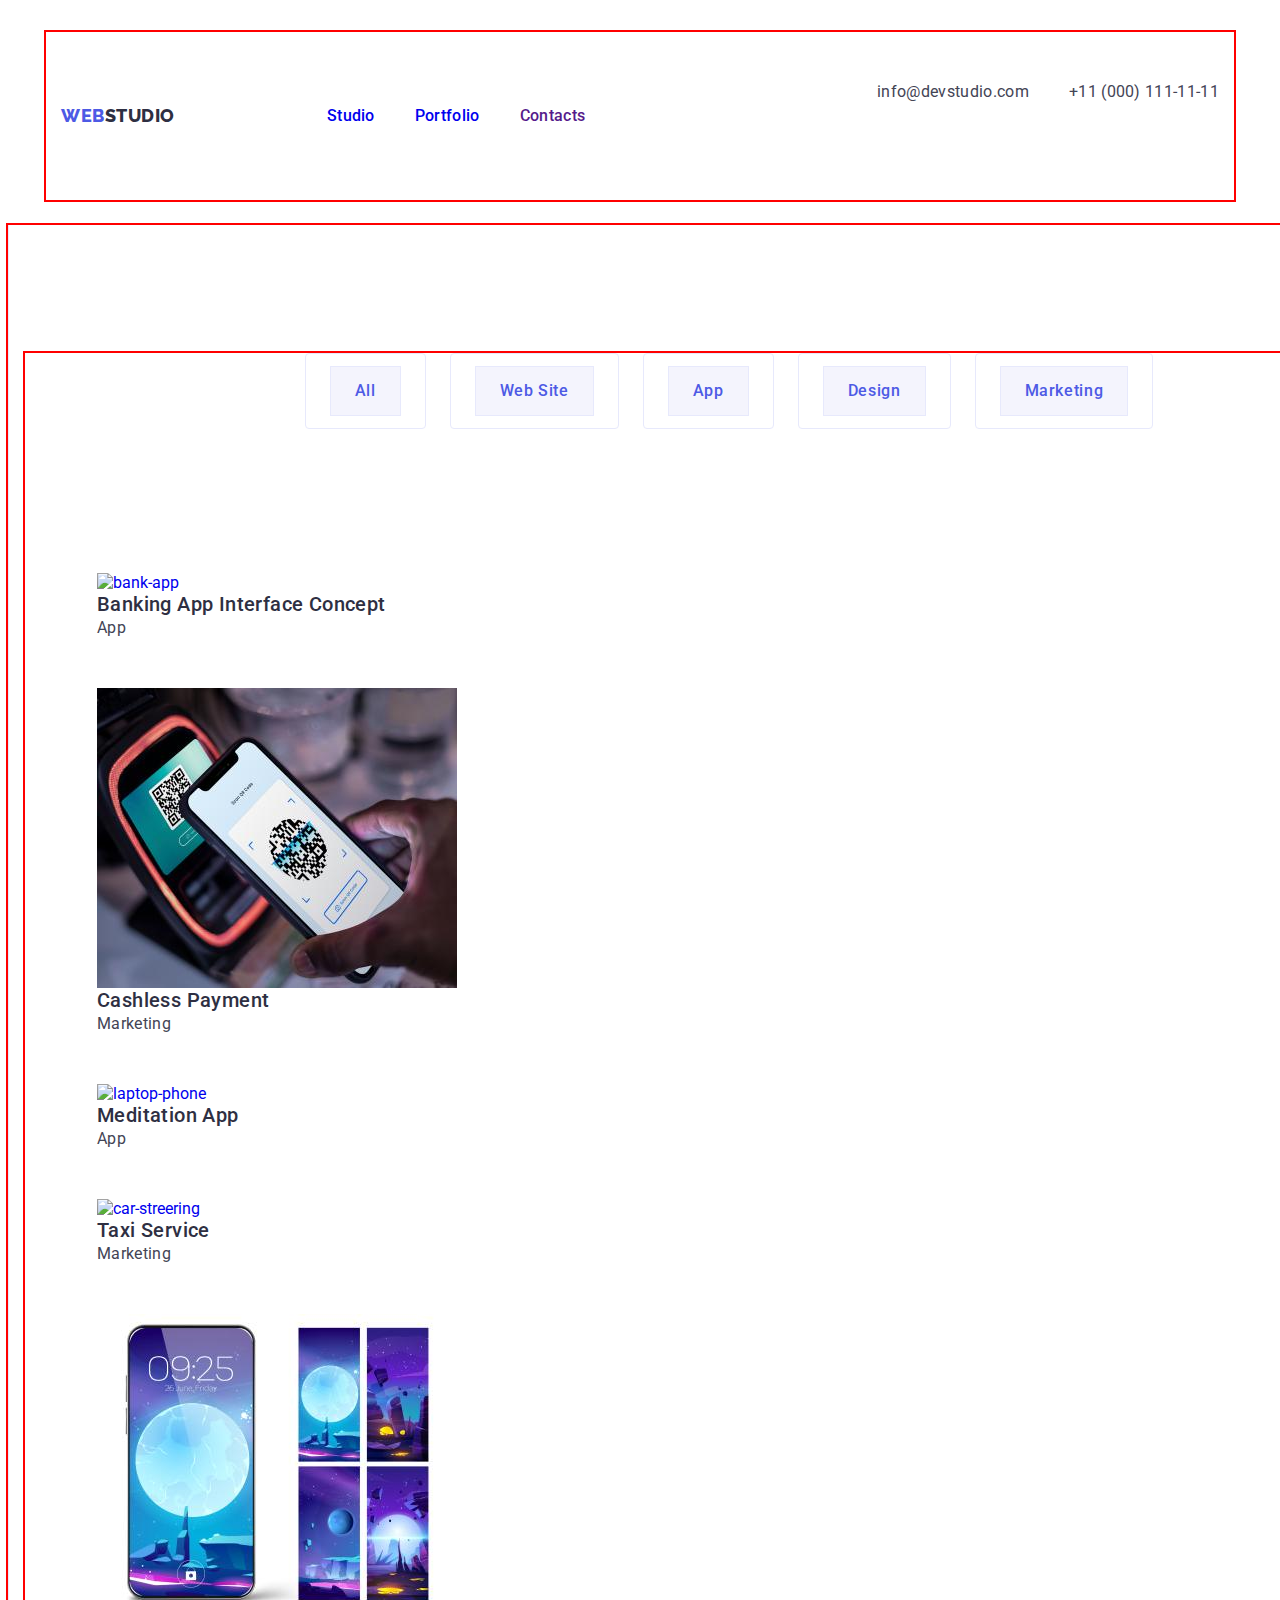
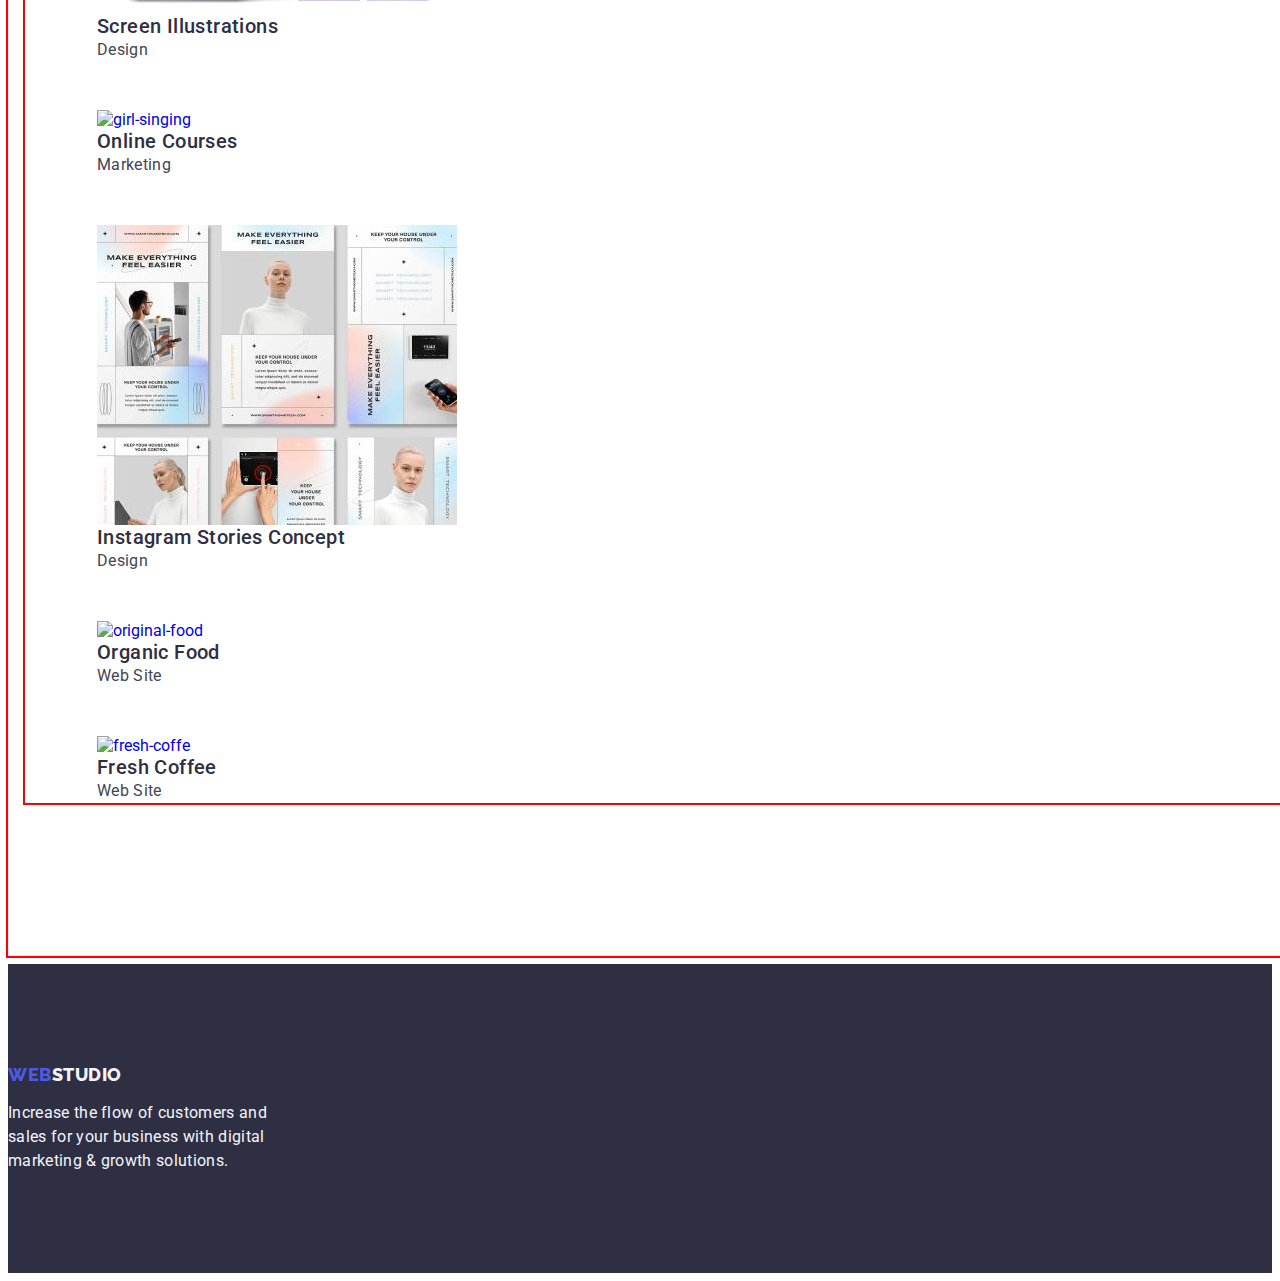
==== portfolio.html @ 11876c2a "HOMEWORK 3" ====
<!DOCTYPE html>
<html lang="en">
<head>
    <meta charset="UTF-8">
    <meta http-equiv="X-UA-Compatible" content="IE=edge">
    <meta name="viewport" content="width=device-width, initial-scale=1.0">
    <title>WebStudio</title>
    <link rel="preconnect" href="https://fonts.googleapis.com">
<link rel="preconnect" href="https://fonts.gstatic.com" crossorigin>
<link href="https://fonts.googleapis.com/css2?family=Raleway:wght@800&family=Roboto:wght@400;500;700&display=swap" rel="stylesheet">
<link rel="stylesheet" href="https://cdnjs.cloudflare.com/ajax/libs/modern-normalize/2.0.0/modern-normalize.min.css" integrity="sha512-4xo8blKMVCiXpTaLzQSLSw3KFOVPWhm/TRtuPVc4WG6kUgjH6J03IBuG7JZPkcWMxJ5huwaBpOpnwYElP/m6wg==" crossorigin="anonymous" referrerpolicy="no-referrer" />
     <link rel="stylesheet" href="./css/style.css">
</head>
<body>
    <header class="header link">
        <div class="container portfolio-container">
        <nav class="header-navigation" >
        <a  class="header-logo link" href="./index.html">Web<span class="header-span link">Studio</span>
        </a>
        <ul class="header-menu list" >
            <li class="header-title-item"><a class="header-text-link link" href="./index.html">Studio</a></li>
            <li class="header-title-item"><a class="header-text-link link" href="./portfolio.html">Portfolio</a></li> 
            <li class="header-title-item"><a class="header-text-link link" href="">Contacts</a></li>
        </ul> 
        </nav>
        <address class="header-address">
            <ul class="header-soc list">
                <li class="header-soc-item link"><a class="header-soc-title link" href="mailto:info@devstudio.com">info@devstudio.com</a></li>
                <li class="header-soc-item link"><a class="header-soc-title link" href="tel:+110001111111">+11 (000) 111-11-11</a></li>
            </ul>
        </address>
    </div>
</header>
<main>
    <div class="container upport-container">
<section class="advantages">
    <div class="container main-container">
        <h1 class="visually-hidden">Projects</h1>
    <ul class="main-btn list">
        <li class="advantages-btn"><button type="button" class="hero-main-btn">All</button></li>
        <li class="advantages-btn"><button type="button" class="hero-main-btn">Web Site</button></li>
        <li class="advantages-btn"><button type="button" class="hero-main-btn">App</button></li>
        <li class="advantages-btn"><button type="button" class="hero-main-btn">Design</button></li>
        <li class="advantages-btn"><button type="button" class="hero-main-btn">Marketing</button></li>
    </ul>
<ul class="portfolio-img list">
    <li class="portfolio-img-item">
        <a href="/" class="link">
            <img src="./images/bankapp.jpg" alt="bank-app" width="360">
        <div class="pages-upport">
            <h2 class="portfolio-subtitle">Banking App Interface Concept</h2>
            <p class="portfolio-text">App</p>
        </div>
        </a>
    </li>
    <li class="portfolio-img-item">
        <a href="/" class="link">
            <img src="./images/scanner.jpg" alt="scaner" width="360">
        <div class="pages-upport">
            <h2 class="portfolio-subtitle">Cashless Payment</h2>
            <p class="portfolio-text">Marketing</p>
        </div>
        </a>
    </li>
    <li class="portfolio-img-item">
        <a href="/" class="link">
            <img src="./images/laptopphone.jpg" alt="laptop-phone" width="360">
        <div class="pages-upport">
            <h2 class="portfolio-subtitle">Meditation App</h2>
            <p class="portfolio-text">App</p>
        </div>
        </a>
    </li>
        <li class="portfolio-img-item">
            <a href="/" class="link">
                <img src="./images/carstreering.jpg" alt="car-streering" width="360">
                <h2 class="portfolio-subtitle">Taxi Service</h2>
                <p class="portfolio-text">Marketing</p>
            </a>
        </li>
        <li class="portfolio-img-item">
            <a href="/" class="link">
                <img src="./images/ipfone.jpg" alt="iphone" width="360">
                <h2 class="portfolio-subtitle">Screen Illustrations</h2>
                <p class="portfolio-text">Design</p>
            </a>
        </li>
        <li class="portfolio-img-item">
            <a href="/" class="link">
                <img src="./images/girlsinging.jpg" alt="girl-singing" width="360">
                <h2 class="portfolio-subtitle">Online Courses</h2>
                <p class="portfolio-text">Marketing</p>
            </a>
        </li>
        <li class="portfolio-img-item">
            <a href="/" class="link">
                <img src="./images/instagram.jpg" alt="instagram" width="360">
                <h2 class="portfolio-subtitle">Instagram Stories Concept</h2>
                <p class="portfolio-text">Design</p>
            </a>
        </li>
        <li class="portfolio-img-item">
            <a href="/" class="link">
                <img src="./images/originalfood.jpg" alt="original-food" width="360">
                <h2 class="portfolio-subtitle">Organic Food</h2>
                <p class="portfolio-text">Web Site</p>
            </a>
        </li>
        <li class="portfolio-img-item">
            <a href="/" class="link">
                <img src="./images/freshcoffe.jpg" alt="fresh-coffe" width="360">
                <h2 class="portfolio-subtitle">Fresh Coffee</h2>
                <p class="portfolio-text">Web Site</p>
            </a>
        </li>
    </ul>
</section>
</div>
</main>
<footer class="web-background link">
    <a href="./portfolio.html" class="web-title link">Web<span class="web-item-title">Studio</span>
    </a>
    <p class="web-item-text">Increase the flow of customers and sales for your business with digital marketing & growth solutions.</p>
</footer>
</body>
</html>
---- css/style.css ----
:root {
    --title-color:#2E2F42;
    --main-text-color: #434455;
    --second-text-color: #F4F4FD;
    --background: #E5E5E5;
    --color-two: #4D5AE5;
    --color-white: #ffffff;
    --color-three:#404bbf; 
    }
    body {
        font-family: "Raleway" sans-serif;
        font-family: "Roboto", sans-serif;
        background-color: #FFFFFF;
        color: #434455;
    }
    p, h1,h2,h3,h4,h5,h6 {
        margin-top: 0;
        margin-bottom: 0;
    }
    a {
        text-decoration: none;
    }
    img {
        display: block;
    }
    ul{
        list-style: none;
        margin-top: 0;
        margin-bottom: 0;
        padding-left: 0;
    }
    .list style {
        text-decoration: none;
    }
    .container {
        width: 100%;
        max-width: 1440px;
        padding-left: 72px;
        padding-right: 72px;
        margin: 0 auto;
        outline: 2px solid red;
    }
    /* --------------HEADER-------------- */
    
    .header {
        padding-top: 24px;
        padding-bottom: 24px;
        border-bottom: 1px solid #e7e9fc;
    }
    .header-container {
        display: flex;
        align-items: center;
        width: 1158px;
        padding: 0 15px;
        
        
    }
    .header-logo {
    font-family: "Raleway", sans-serif;
    font-weight: 800;
    font-size: 18px;
    line-height: 1.17;
    letter-spacing: 0.03em;
    text-transform: uppercase;
    color: var(--color-two);
    margin-right: 76px;
    
    }
    .header-logo span {
        font-weight: 800;
    font-size: 18px;
    line-height: 1.17;
    letter-spacing: 0.03em;
    text-transform: uppercase;
    color: var(--title-color);
    }
    .header-text-link {
        padding: 24px 0;
    }
    .header-menu {
        display: flex;
        margin-left: 76px;
        gap: 40px;
        padding: 24px 0;
    
    }
    .header-soc {
        display: flex;
        margin-left: auto;
        padding: 24px 0;
        gap: 40px;
    }
    .header-navigation {
        display: flex;
        align-items: center;
        flex-grow: 1;
        margin-right: 76px;
        padding: 24px 0;
        
    }
    .header-menu {
        font-family: 'Roboto';
        font-style: normal;
        font-weight: 500;
        font-size: 16px;
        line-height: 1.5;
        letter-spacing: 0.02em;
        color: var(--title-color);
        padding: 24px 0;
    }
    .header-navigation {
        list-style: none;
    }
    .header-text-link:hover, .header-text-link:focus {
        color: #404bbf;
    }
    .header-menu {
        text-decoration:none;
    }
    .header-soc-title {
    font-weight: 400;
    font-size: 16px;
    line-height: 1.50;
    letter-spacing: 0.02em;
    color: var(--main-text-color);
    width: 153px;
    height: 24px;
    padding: 24px 0;
    gap: 40px;
    }
    .header-soc-item {
        text-decoration: none;
    }
    .header-address{
    font-style: normal;
    }
    .header-menu {
        list-style: none;
    }
    .header-logo {
        text-decoration: none;
    }
    .header-text-link {
        text-decoration: none;
    }
    .header-menu:hover, .header-menu:focus {
        color: #404bbf;
    }
    .header-soc-title:hover,.header-soc-title:focus {
        color: #404bbf
    }
    .header-address {
        display: flex;
        gap: 40px;
        padding: 24px 0;
    }
    .header-title-item {
        padding: 24px 0;
    }
    /* --------------HERO-------------- */
    .hero {
        background-color: #2E2F42;
        padding: 188px 0;
    }
    .hero-title {
        font-weight: 700;
    font-size: 56px;
    line-height: 1.07;
    text-align: center;
    letter-spacing: 0.02em;
    color: var(--color-white);
    max-width: 496px;
    text-align: center;
    margin-right: auto;
    margin-left: auto;
    padding-bottom: 48px;
    padding-bottom: 120px;
    padding-top: 120px;
    }
    .hero-btn {
        width: 169px;
        height: 56px;
        font-family: "Roboto", sans-serif;
        font-weight: 500;
        font-size: 16px;
        line-height: 1.50;
        letter-spacing: 0.04em;
        color: var(--color-white);
        background-color: var(--color-two);
        cursor: pointer;
        border-radius: 4px;
        border:none;
        display: block;
        min-width: 169px;
    }
    .hero-btn:hover, .hero-btn:focus {
        background-color: #404BBF;
    }
    /* --------------BENEFISTS-------------- */
    
    .benefists {
        padding: 120px 0;
    }
    .benefists-list {
        display: flex;
        gap: 24px;
    }
    .visually-hidden { 
        position: absolute; 
        width: 1px; 
        height: 1px; 
        margin: -1px;
        border: 0; 
        padding: 0; 
        white-space: nowrap;
        clip-path: inset(100%);
        clip: rect(0 0 0 0);
        overflow: hidden; 
    }
    .benefists-subtitle {
    font-weight: 500;
    font-size: 20px;
    line-height: 1.20;
    letter-spacing: 0.02em;
    color: var(--title-color);
    margin-bottom: 8px;
    padding: 120px 0;
    }
    .benefists-item-text {
    font-weight: 400;
    font-size: 16px;
    line-height: 1.50;
    letter-spacing: 0.02em;
    color: var(--main-text-color);
    margin-bottom: 8px;
    padding: 120px 0;
    }
    .benefists-item {
        display: flex;
        width: calc((100% - 72px) / 4);
    
    }
    .team-person {
        padding: 32px 16px;
        text-align: center;
        margin-bottom: 8px;
    }
    /* --------------PRODUCTS-------------- */
    .products {
        padding-bottom: 120px;
        display: flex;
        gap: 24px;
    
    }
    .products-title {
        font-weight: 700;
        font-size: 36px;
        line-height: 1.11;
        text-align: center;
        letter-spacing: 0.02em;
        text-transform: capitalize;
        color: var(--title-color);
        margin-bottom: 72px;
    }
    .products-item {
    font-weight: 700;
    font-size: 36px;
    line-height: 1.11;
    text-align: center;
    letter-spacing: 0.02em;
    text-transform: capitalize;
    color: #2E2F42; 
    width: calc((100% - 48px) / 3);
    }
    /* --------------TEAM-------------- */
    .team-container {
        padding: 32px 16px;
    }
    .team {
        background-color: #F4F4FD;
        padding: 120px 0;
    }
    .team-list {
        display: flex;
        gap: 24px;
    }
    .team-title {
        font-weight: 700;
        font-size: 36px;
        line-height: 1.11;
        text-align: center;
        letter-spacing: 0.02em;
        text-transform: capitalize;
        color: var(--title-color);
        margin-bottom: 72px;
    }
    .team-item {
        width: calc((100% - 72px) / 4);
        background: #FFFFFF;
    border-radius: 0px 0px 4px 4px;
    }
    .team-subtitle {
        font-weight: 500;
    font-size: 20px;
    line-height: 1.20;
    letter-spacing: 0.02em;
    color: #2E2F42;
    background-color: #FFFFFF;
    text-align: center;
    margin-bottom: 8px;
    }
    
    .team-item-text {
        font-weight: 400;
    font-size: 16px;
    line-height: 1.50;
    letter-spacing: 0.02em;
    color: #434455;
    text-align: center;
    background-color: var(--color-white);
    }
    /* --------------FOOTER-------------- */
    .web-background {
        background-color: #2e2f42;
        padding: 100px 0;
    }
    .web-title {
    font-family: "Raleway", sans-serif;
    font-weight: 800;
    font-size: 18px;
    line-height: 1.17;
    letter-spacing: 0.03em;
    text-transform: uppercase;
    color: #4D5AE5;
    display: inline-block;
    margin-bottom: 16px;
    }
    .web-title span {
        font-weight: 800;
    font-size: 18px;
    line-height: 1.17;
    letter-spacing: 0.03em;
    color: #F4F4FD;
    text-transform: uppercase;
    }
    .web-item-text{
    font-weight: 400;
    font-size: 16px;
    line-height: 1.50;
    letter-spacing: 0.02em;
    color: #F4F4FD;
    max-width: 264px;
    }
    
    /* --------------PORTFOLIO-------------- */
    
    /* --------------header-PORTFOLIO-------------- */
    .hero-main-btn {
    font-family: "Roboto", sans-serif;
    font-weight: 500;
    font-size: 16px;
    line-height: 1.50;
    text-align: center;
    letter-spacing: 0.04em;
    color: var(--color-two);
    background-color: var(--second-text-color);
    border: 1px solid #e7e9fc;
    padding: 12px 24px;
    
    
    }
    .hero-main-btn {
        cursor: pointer;
    }
    .hero-main-btn:hover, .hero-main-btn:focus {
    background-color: #404BBF;
    }
    .hero-main-btn:hover, .hero-main-btn:focus {
        color:#FFFFFF;
    }
    .picture {
        list-style: none;
    }
    
    .portfolio-subtitle {
    font-weight: 500;
    font-size: 20px;
    line-height: 1.2;
    letter-spacing: 0.02em;
    color: var(--title-color);
    }
    .portfolio-text {
        font-weight: 400;
    font-size: 16px;
    line-height: 1.50;
    letter-spacing: 0.02em;
    color: var(--main-text-color);
    }
    .portfolio-item {
        text-decoration: none;
    }
    .portfolio-item {
        font-weight: 500;
        font-size: 20px;
        line-height: 1.2;
        letter-spacing: 0.02em;
        color: var(--title-color); 
    }
    .portfolio-container {
        display: flex;
        width: 1158px;
        margin: 0 auto;
        padding: 0 15px;
    }
    .visually-hidden {
        position: absolute; 
        width: 1px; 
        height: 1px; 
        margin: -1px;
        border: 0; 
        padding: 0; 
        white-space: nowrap;
        clip-path: inset(100%);
        clip: rect(0 0 0 0);
        overflow: hidden;
    }
    .advantages-btn {
        padding-top: 96px;
        display: flex;
        justify-content: center;
        gap: 24px;
        margin-bottom: 72px;
        padding: 12px 24px;
        border: 1px solid #e7e9fc;
        border-radius: 4px; 
    }
    .hero-main-btn:hover,.hero-main-btn:focus {
        border: 1px solid transparent;
    }
    .advantages {
        padding-top: 96px; 
        padding-bottom: 120px;
    }
    .portfolio-img {
        display: flex;
        flex-wrap: wrap;
        column-gap: 24px;
        row-gap: 48px;
        width: calc((100% - 48px) / 3);
    }
    .main-btn {
        display: flex;
        justify-content: center;
        margin-bottom: 72px;
        gap: 24px;
        border-radius: 4px;
    }
    .btn-upport {
        padding: 32px 16px;
    }
    .upport-container {
        padding: 32px 16px;
        border: 1px solid #e7e9fc;
        border-top: none;
        margin-bottom: 8px;
    }
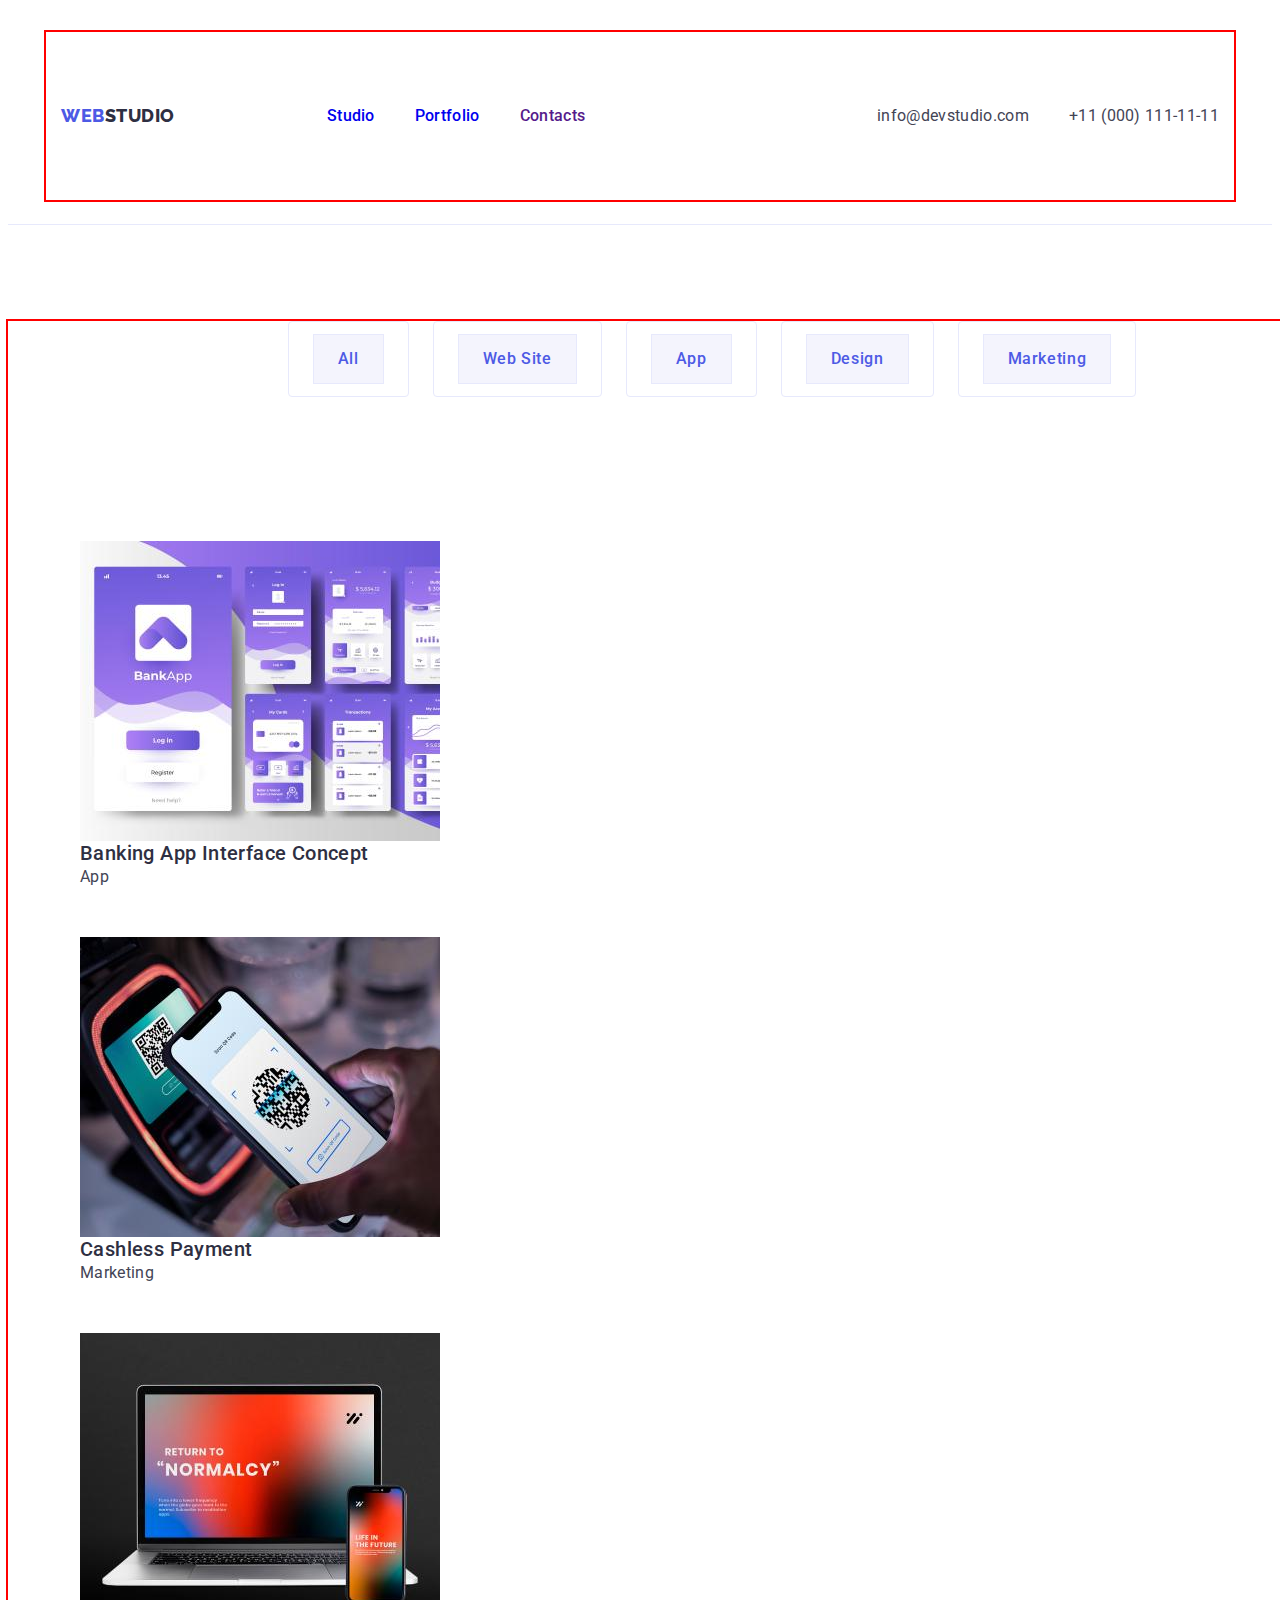
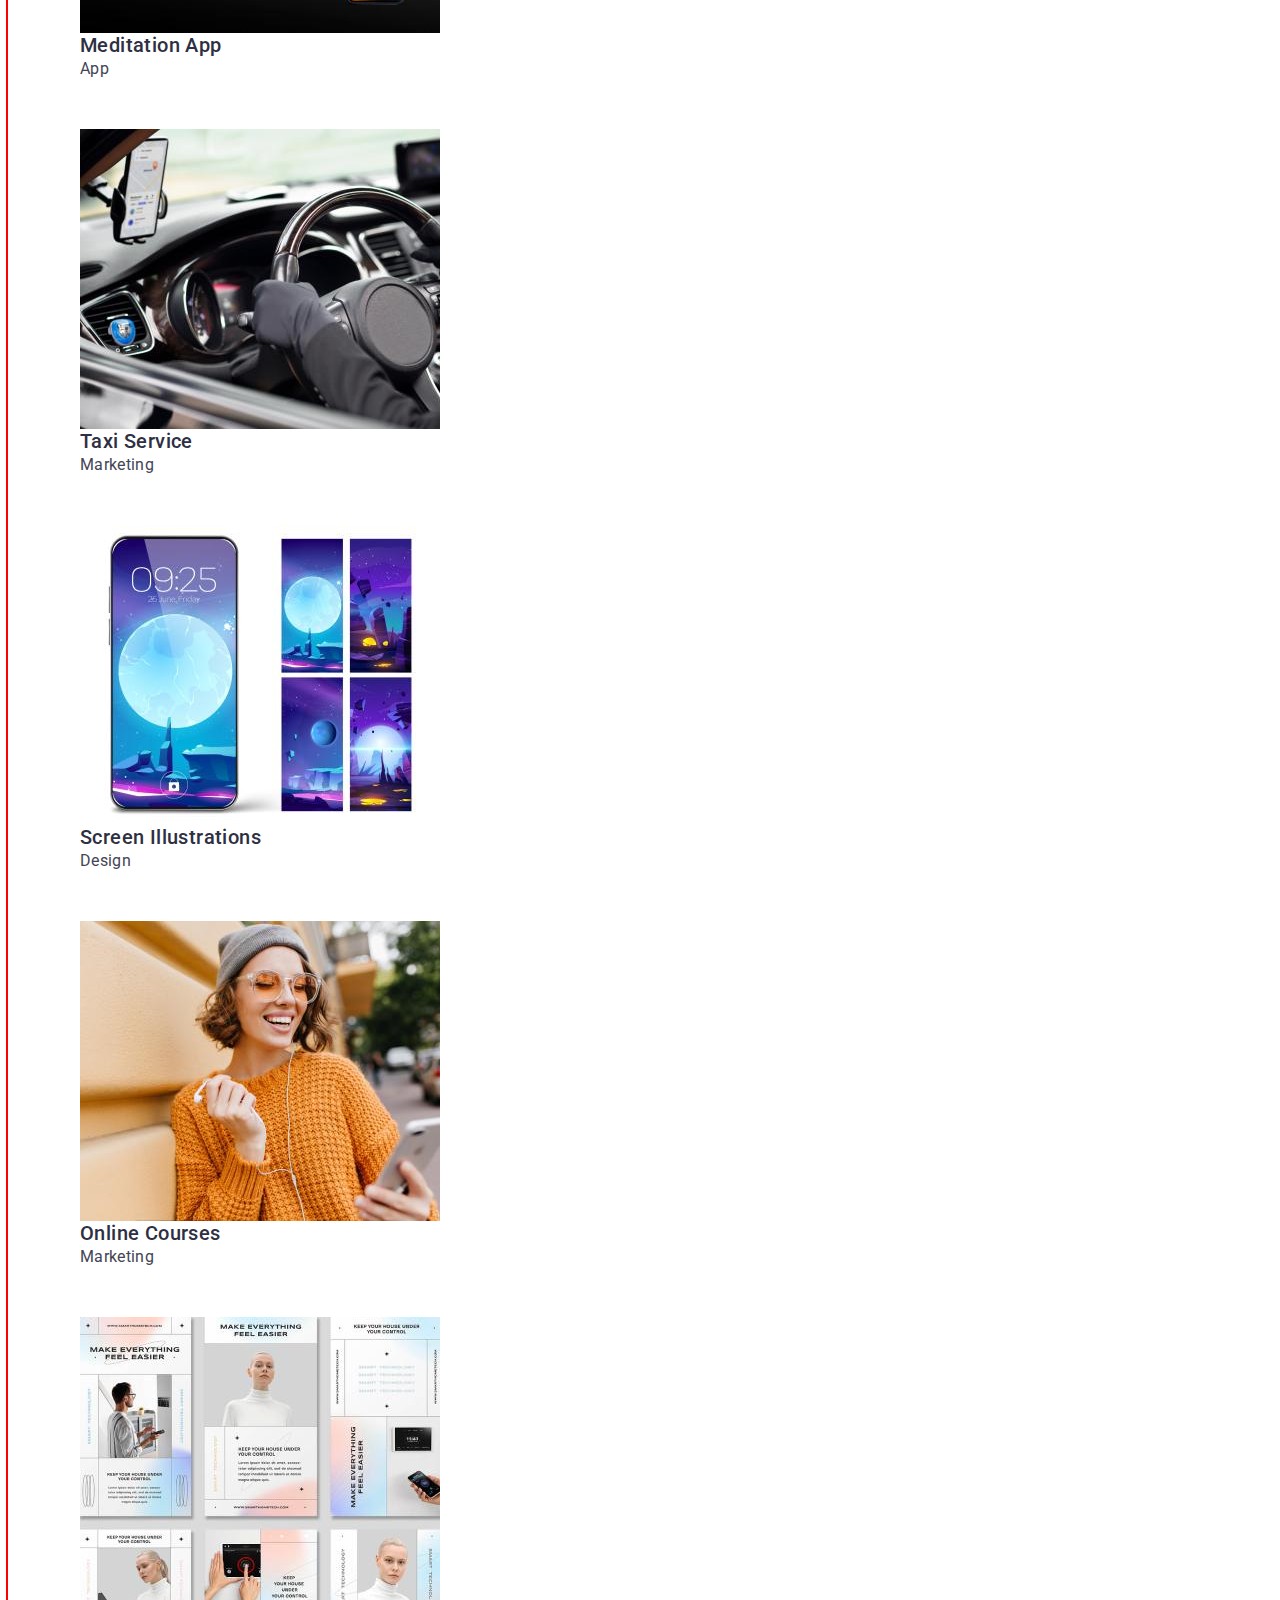
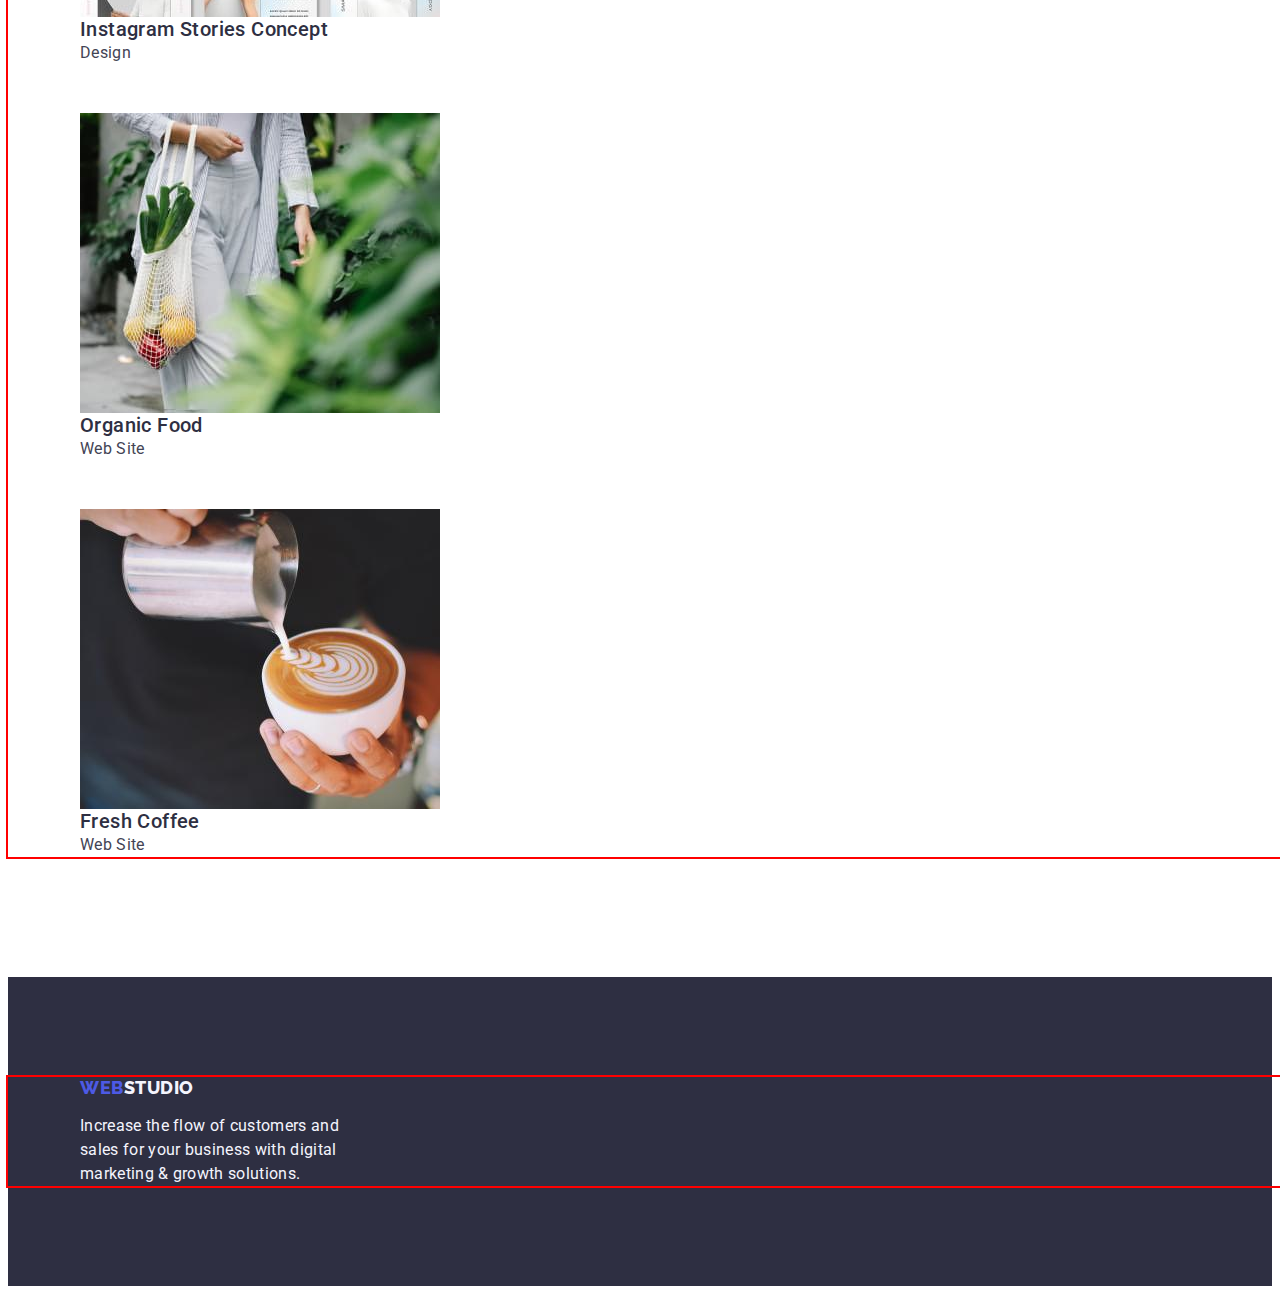
==== commit 89888c65: "Homework 3" ====
--- a/portfolio.html
+++ b/portfolio.html
@@ -13,9 +13,9 @@
 </head>
 <body>
     <header class="header link">
-        <div class="container portfolio-container">
+        <div class="container header-container">
         <nav class="header-navigation" >
-        <a  class="header-logo link" href="./index.html">Web<span class="header-span link">Studio</span>
+        <a  class="header-logo link" href="./portfolio.html">Web<span class="header-span link">Studio</span>
         </a>
         <ul class="header-menu list" >
             <li class="header-title-item"><a class="header-text-link link" href="./index.html">Studio</a></li>
@@ -29,10 +29,9 @@
                 <li class="header-soc-item link"><a class="header-soc-title link" href="tel:+110001111111">+11 (000) 111-11-11</a></li>
             </ul>
         </address>
-    </div>
+        </div>
 </header>
 <main>
-    <div class="container upport-container">
 <section class="advantages">
     <div class="container main-container">
         <h1 class="visually-hidden">Projects</h1>
@@ -47,7 +46,7 @@
     <li class="portfolio-img-item">
         <a href="/" class="link">
             <img src="./images/bankapp.jpg" alt="bank-app" width="360">
-        <div class="pages-upport">
+        <div class="picture-text">
             <h2 class="portfolio-subtitle">Banking App Interface Concept</h2>
             <p class="portfolio-text">App</p>
         </div>
@@ -56,7 +55,7 @@
     <li class="portfolio-img-item">
         <a href="/" class="link">
             <img src="./images/scanner.jpg" alt="scaner" width="360">
-        <div class="pages-upport">
+            <div class="picture-text">
             <h2 class="portfolio-subtitle">Cashless Payment</h2>
             <p class="portfolio-text">Marketing</p>
         </div>
@@ -65,7 +64,7 @@
     <li class="portfolio-img-item">
         <a href="/" class="link">
             <img src="./images/laptopphone.jpg" alt="laptop-phone" width="360">
-        <div class="pages-upport">
+        <div class="picture-text">
             <h2 class="portfolio-subtitle">Meditation App</h2>
             <p class="portfolio-text">App</p>
         </div>
@@ -74,53 +73,67 @@
         <li class="portfolio-img-item">
             <a href="/" class="link">
                 <img src="./images/carstreering.jpg" alt="car-streering" width="360">
+            <div class="picture-text">
                 <h2 class="portfolio-subtitle">Taxi Service</h2>
                 <p class="portfolio-text">Marketing</p>
+            </div>
             </a>
         </li>
         <li class="portfolio-img-item">
             <a href="/" class="link">
                 <img src="./images/ipfone.jpg" alt="iphone" width="360">
+            <div class="picture-text">
                 <h2 class="portfolio-subtitle">Screen Illustrations</h2>
                 <p class="portfolio-text">Design</p>
+            </div>
             </a>
         </li>
         <li class="portfolio-img-item">
             <a href="/" class="link">
                 <img src="./images/girlsinging.jpg" alt="girl-singing" width="360">
+            <div class="picture-text">
                 <h2 class="portfolio-subtitle">Online Courses</h2>
                 <p class="portfolio-text">Marketing</p>
+            </div>
             </a>
         </li>
         <li class="portfolio-img-item">
             <a href="/" class="link">
                 <img src="./images/instagram.jpg" alt="instagram" width="360">
+            <div class="picture-text">
                 <h2 class="portfolio-subtitle">Instagram Stories Concept</h2>
                 <p class="portfolio-text">Design</p>
+            </div>
             </a>
         </li>
         <li class="portfolio-img-item">
             <a href="/" class="link">
                 <img src="./images/originalfood.jpg" alt="original-food" width="360">
+            <div class="picture-text">
                 <h2 class="portfolio-subtitle">Organic Food</h2>
                 <p class="portfolio-text">Web Site</p>
+            </div>
             </a>
         </li>
         <li class="portfolio-img-item">
             <a href="/" class="link">
                 <img src="./images/freshcoffe.jpg" alt="fresh-coffe" width="360">
+                <div class="picture-text">
                 <h2 class="portfolio-subtitle">Fresh Coffee</h2>
                 <p class="portfolio-text">Web Site</p>
+            </div>
             </a>
         </li>
     </ul>
+</div>
 </section>
-</div>
 </main>
 <footer class="web-background link">
+    <div class="container footer-container">
     <a href="./portfolio.html" class="web-title link">Web<span class="web-item-title">Studio</span>
     </a>
     <p class="web-item-text">Increase the flow of customers and sales for your business with digital marketing & growth solutions.</p>
+</div>
 </footer>
 </body>
 </html>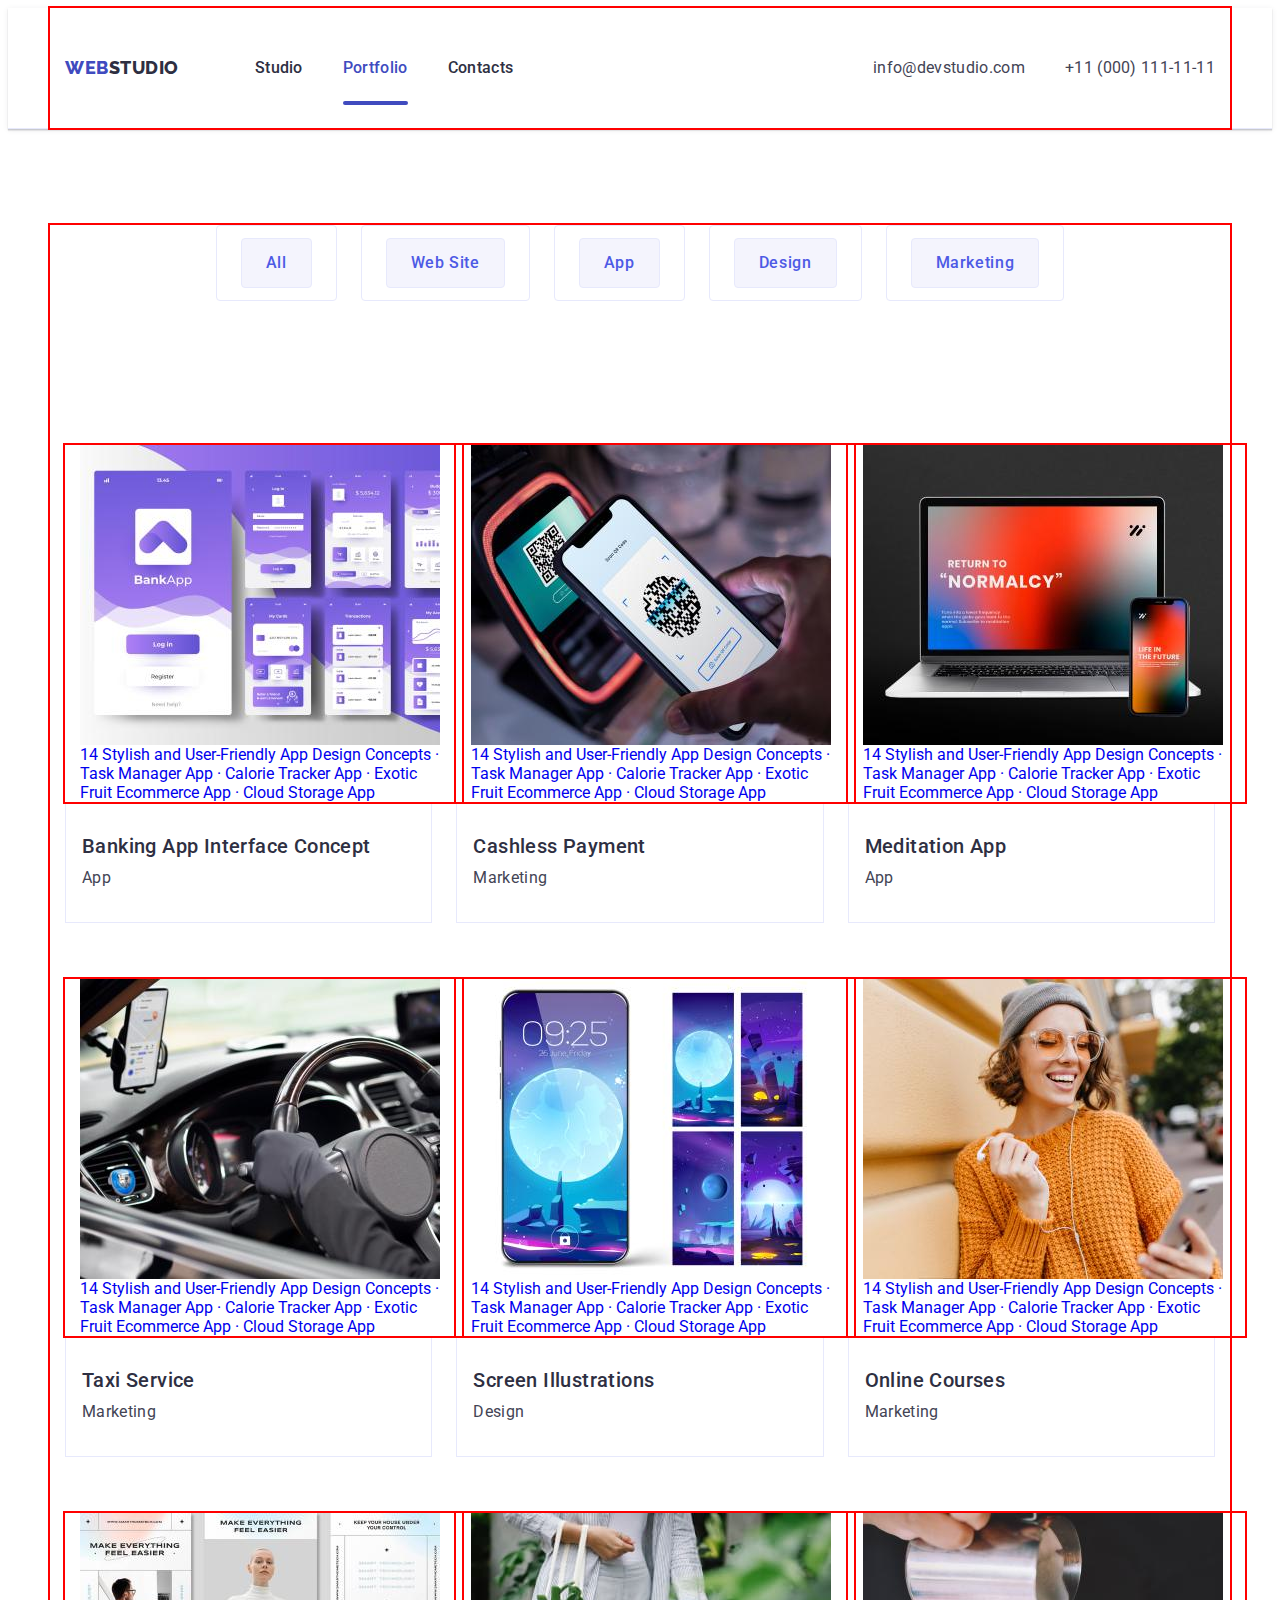
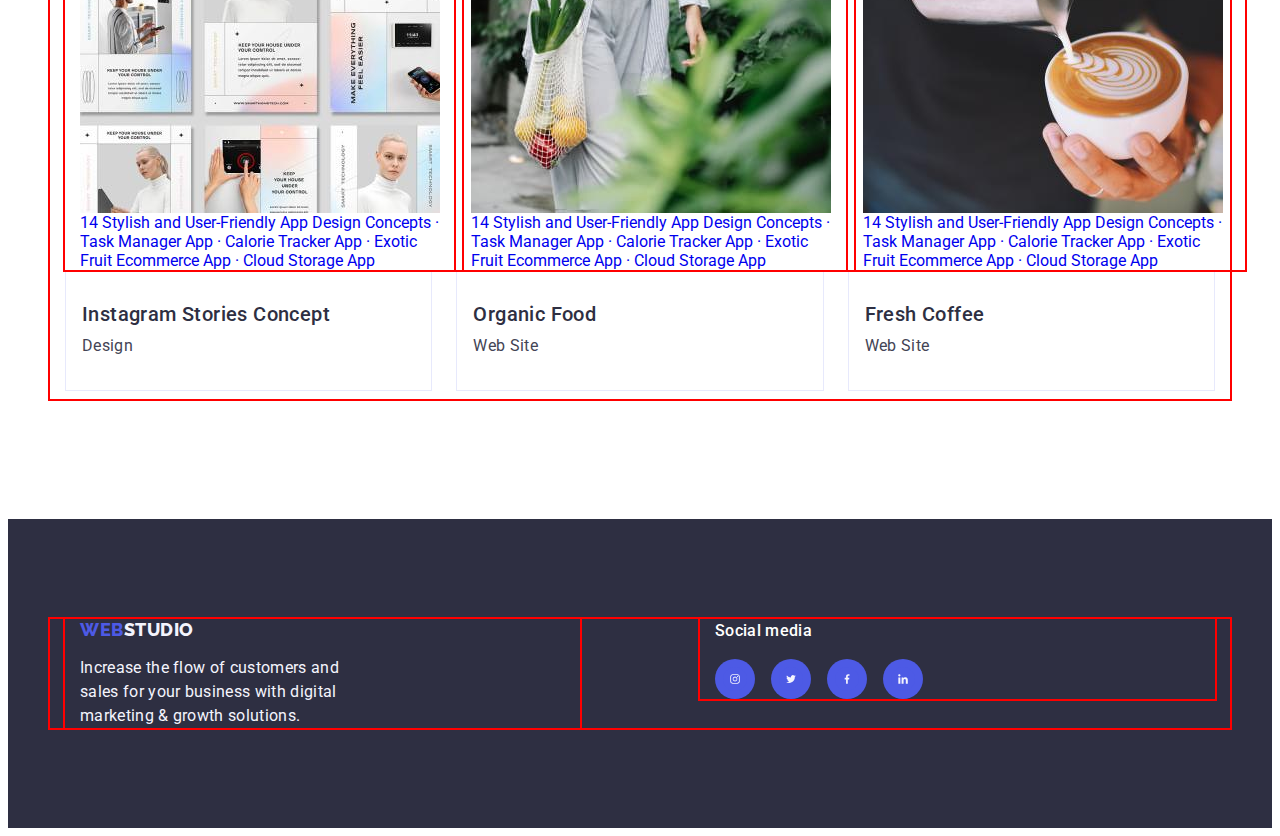
==== commit 8040b5d8: "HOMEWORK 4" ====
--- a/portfolio.html
+++ b/portfolio.html
@@ -14,12 +14,12 @@
 <body>
     <header class="header link">
         <div class="container header-container">
-        <nav class="header-navigation" >
-        <a  class="header-logo link" href="./portfolio.html">Web<span class="header-span link">Studio</span>
+        <nav class="header-navigation">
+        <a  class="header-logo link" href="./index.html">Web<span class="header-span link">Studio</span>
         </a>
         <ul class="header-menu list" >
-            <li class="header-title-item"><a class="header-text-link link" href="./index.html">Studio</a></li>
-            <li class="header-title-item"><a class="header-text-link link" href="./portfolio.html">Portfolio</a></li> 
+            <li class="header-title-item"><a  class="header-text-link link" href="./index.html">Studio</a></li>
+            <li class="header-title-item"><a class="header-text-link link current" href="./portfolio.html">Portfolio</a></li> 
             <li class="header-title-item"><a class="header-text-link link" href="">Contacts</a></li>
         </ul> 
         </nav>
@@ -45,7 +45,10 @@
 <ul class="portfolio-img list">
     <li class="portfolio-img-item">
         <a href="/" class="link">
+            <div class="container text-container">
             <img src="./images/bankapp.jpg" alt="bank-app" width="360">
+            <p class="stylish-text">14 Stylish and User-Friendly App Design Concepts · Task Manager App · Calorie Tracker App · Exotic Fruit Ecommerce App · Cloud Storage App</p>
+        </div>
         <div class="picture-text">
             <h2 class="portfolio-subtitle">Banking App Interface Concept</h2>
             <p class="portfolio-text">App</p>
@@ -54,7 +57,10 @@
     </li>
     <li class="portfolio-img-item">
         <a href="/" class="link">
+            <div class="container text-container">
             <img src="./images/scanner.jpg" alt="scaner" width="360">
+            <p class="stylish-text">14 Stylish and User-Friendly App Design Concepts · Task Manager App · Calorie Tracker App · Exotic Fruit Ecommerce App · Cloud Storage App</p>
+        </div>
             <div class="picture-text">
             <h2 class="portfolio-subtitle">Cashless Payment</h2>
             <p class="portfolio-text">Marketing</p>
@@ -63,7 +69,10 @@
     </li>
     <li class="portfolio-img-item">
         <a href="/" class="link">
+            <div class="container text-container">
             <img src="./images/laptopphone.jpg" alt="laptop-phone" width="360">
+            <p class="stylish-text">14 Stylish and User-Friendly App Design Concepts · Task Manager App · Calorie Tracker App · Exotic Fruit Ecommerce App · Cloud Storage App</p>
+        </div>
         <div class="picture-text">
             <h2 class="portfolio-subtitle">Meditation App</h2>
             <p class="portfolio-text">App</p>
@@ -72,7 +81,10 @@
     </li>
         <li class="portfolio-img-item">
             <a href="/" class="link">
+                <div class="container text-container">
                 <img src="./images/carstreering.jpg" alt="car-streering" width="360">
+                <p class="stylish-text">14 Stylish and User-Friendly App Design Concepts · Task Manager App · Calorie Tracker App · Exotic Fruit Ecommerce App · Cloud Storage App</p>
+            </div>
             <div class="picture-text">
                 <h2 class="portfolio-subtitle">Taxi Service</h2>
                 <p class="portfolio-text">Marketing</p>
@@ -81,7 +93,10 @@
         </li>
         <li class="portfolio-img-item">
             <a href="/" class="link">
+                <div class="container text-container">
                 <img src="./images/ipfone.jpg" alt="iphone" width="360">
+                <p class="stylish-text">14 Stylish and User-Friendly App Design Concepts · Task Manager App · Calorie Tracker App · Exotic Fruit Ecommerce App · Cloud Storage App</p>
+            </div>
             <div class="picture-text">
                 <h2 class="portfolio-subtitle">Screen Illustrations</h2>
                 <p class="portfolio-text">Design</p>
@@ -90,7 +105,10 @@
         </li>
         <li class="portfolio-img-item">
             <a href="/" class="link">
+                <div class="container text-container">
                 <img src="./images/girlsinging.jpg" alt="girl-singing" width="360">
+                <p class="stylish-text">14 Stylish and User-Friendly App Design Concepts · Task Manager App · Calorie Tracker App · Exotic Fruit Ecommerce App · Cloud Storage App</p>
+            </div>
             <div class="picture-text">
                 <h2 class="portfolio-subtitle">Online Courses</h2>
                 <p class="portfolio-text">Marketing</p>
@@ -99,7 +117,10 @@
         </li>
         <li class="portfolio-img-item">
             <a href="/" class="link">
+                <div class="container text-container">
                 <img src="./images/instagram.jpg" alt="instagram" width="360">
+                <p class="stylish-text">14 Stylish and User-Friendly App Design Concepts · Task Manager App · Calorie Tracker App · Exotic Fruit Ecommerce App · Cloud Storage App</p>
+            </div>
             <div class="picture-text">
                 <h2 class="portfolio-subtitle">Instagram Stories Concept</h2>
                 <p class="portfolio-text">Design</p>
@@ -108,7 +129,10 @@
         </li>
         <li class="portfolio-img-item">
             <a href="/" class="link">
+            <div class="container text-container">
                 <img src="./images/originalfood.jpg" alt="original-food" width="360">
+                <p class="stylish-text">14 Stylish and User-Friendly App Design Concepts · Task Manager App · Calorie Tracker App · Exotic Fruit Ecommerce App · Cloud Storage App</p>
+            </div>
             <div class="picture-text">
                 <h2 class="portfolio-subtitle">Organic Food</h2>
                 <p class="portfolio-text">Web Site</p>
@@ -117,7 +141,10 @@
         </li>
         <li class="portfolio-img-item">
             <a href="/" class="link">
+            <div class="container text-container">
                 <img src="./images/freshcoffe.jpg" alt="fresh-coffe" width="360">
+                <p class="stylish-text">14 Stylish and User-Friendly App Design Concepts · Task Manager App · Calorie Tracker App · Exotic Fruit Ecommerce App · Cloud Storage App</p>
+            </div>
                 <div class="picture-text">
                 <h2 class="portfolio-subtitle">Fresh Coffee</h2>
                 <p class="portfolio-text">Web Site</p>
@@ -130,10 +157,45 @@
 </main>
 <footer class="web-background link">
     <div class="container footer-container">
-    <a href="./portfolio.html" class="web-title link">Web<span class="web-item-title">Studio</span>
-    </a>
-    <p class="web-item-text">Increase the flow of customers and sales for your business with digital marketing & growth solutions.</p>
-</div>
-</footer>
+        <div class="container web-defs">
+                <a href="./portfolio.html" class="web-title link">Web<span class="web-item-title">Studio</span>
+            </a>
+                <p class="web-item-text">Increase the flow of customers and sales for your business with digital marketing & growth solutions.</p>
+        </div>
+        <div class="container web-container">
+            <p class="prf-web">Social media</p>
+                <ul class="media-web">
+                    <li class="web-icons">
+                        <a href="" class="sending-web">
+                        <svg class="footer-icons" width="24" height="24">
+                            <use href="./images/symbol-defs.svg#icon-instagram"></use>
+                        </svg>
+                    </a>    
+                    </li>
+                    <li class="web-icons">
+                        <a href="" class="sending-web">
+                        <svg class="footer-icons" width="24" height="24">
+                            <use href="./images/symbol-defs.svg#icon-twitter"></use>
+                        </svg>
+                        </a>
+                    </li>
+                    <li class="web-icons">
+                        <a href="" class="sending-web">
+                            <svg class="footer-icons" width="24" height="24">
+                                <use href="./images/symbol-defs.svg#icon-facebook"></use>
+                            </svg>
+                        </a>
+                    </li>
+                    <li class="web-icons">
+                        <a href="" class="sending-web">
+                        <svg class="footer-icons" width="24" height="24">
+                            <use href="./images/symbol-defs.svg#icon-icon-in"></use>
+                        </svg>
+                    </a>
+                </li>
+            </ul>
+        </div>
+    </div>
+    </footer>
 </body>
 </html>--- a/css/style.css
+++ b/css/style.css
@@ -34,56 +34,77 @@
     }
     .container {
         width: 100%;
-        max-width: 1440px;
-        padding-left: 72px;
-        padding-right: 72px;
+        max-width: 1150px;
+        padding-left: 15px;
+        padding-right: 15px;
         margin: 0 auto;
         outline: 2px solid red;
     }
     /* --------------HEADER-------------- */
     
     .header {
-        padding-top: 24px;
-        padding-bottom: 24px;
         border-bottom: 1px solid #e7e9fc;
+        box-shadow: 0px 2px 1px rgba(46, 47, 66, 0.08), 0px 1px 1px rgba(46, 47, 66, 0.16), 0px 1px 6px rgba(46, 47, 66, 0.08);
     }
     .header-container {
         display: flex;
-        align-items: center;
-        width: 1158px;
-        padding: 0 15px;
-        
-        
-    }
-    .header-logo {
-    font-family: "Raleway", sans-serif;
+        align-items: center;   
+    }
+
+.header-logo {
+font-family: "Raleway", sans-serif;
+font-weight: 800;
+font-size: 18px;
+line-height: 1.17;
+letter-spacing: 0.03em;
+text-transform: uppercase;
+color: var(--color-two);
+margin-right: 76px;
+position: relative;
+     color: #404bbf;
+}
+.header-logo span {
     font-weight: 800;
     font-size: 18px;
     line-height: 1.17;
     letter-spacing: 0.03em;
     text-transform: uppercase;
-    color: var(--color-two);
-    margin-right: 76px;
-    
-    }
-    .header-logo span {
-        font-weight: 800;
-    font-size: 18px;
-    line-height: 1.17;
-    letter-spacing: 0.03em;
-    text-transform: uppercase;
     color: var(--title-color);
-    }
+}
     .header-text-link {
-        padding: 24px 0;
+    padding: 24px 0;
+    font-family: 'Roboto';
+    font-style: normal;
+    font-weight: 500;
+    font-size: 16px;
+    line-height: 1.5;
+    letter-spacing: 0.02em;
+    color: var(--title-color);
+    transition:  color 250ms cubic-bezier(0.4, 0, 0.2, 1);
+    display: block;
+    position: relative;
     }
     .header-menu {
         display: flex;
-        margin-left: 76px;
         gap: 40px;
-        padding: 24px 0;
-    
-    }
+        position: relative;
+        color: #404bbf;
+    }
+    .current {
+        color: #404BBF;
+    
+    }
+    .current::after {
+        display: block;
+        position: absolute;
+        content: '';
+        width: 100%;
+        height: 4px;
+        background-color: #404bbf;
+        border-radius: 2px;
+        bottom: -1px;
+    }
+
     .header-soc {
         display: flex;
         margin-left: auto;
@@ -93,20 +114,8 @@
     .header-navigation {
         display: flex;
         align-items: center;
-        flex-grow: 1;
-        margin-right: 76px;
-        padding: 24px 0;
-        
-    }
-    .header-menu {
-        font-family: 'Roboto';
-        font-style: normal;
-        font-weight: 500;
-        font-size: 16px;
-        line-height: 1.5;
-        letter-spacing: 0.02em;
-        color: var(--title-color);
-        padding: 24px 0;
+        position: relative;
+        color: #404bbf;
     }
     .header-navigation {
         list-style: none;
@@ -116,17 +125,19 @@
     }
     .header-menu {
         text-decoration:none;
+        list-style: none;
     }
     .header-soc-title {
-    font-weight: 400;
-    font-size: 16px;
-    line-height: 1.50;
-    letter-spacing: 0.02em;
-    color: var(--main-text-color);
-    width: 153px;
-    height: 24px;
-    padding: 24px 0;
-    gap: 40px;
+        font-weight: 400;
+        font-size: 16px;
+        line-height: 1.50;
+        letter-spacing: 0.02em;
+        color: var(--main-text-color);
+        width: 153px;
+        height: 24px;
+        padding: 24px 0;
+        gap: 40px;
+        transition: color 250ms cubic-bezier(0.4, 0, 0.2, 1);
     }
     .header-soc-item {
         text-decoration: none;
@@ -134,9 +145,6 @@
     .header-address{
     font-style: normal;
     }
-    .header-menu {
-        list-style: none;
-    }
     .header-logo {
         text-decoration: none;
     }
@@ -152,7 +160,7 @@
     .header-address {
         display: flex;
         gap: 40px;
-        padding: 24px 0;
+        margin-left: auto;
     }
     .header-title-item {
         padding: 24px 0;
@@ -160,7 +168,13 @@
     /* --------------HERO-------------- */
     .hero {
         background-color: #2E2F42;
+        background-image: linear-gradient(rgba(46, 47, 66, 0.7), rgba(46, 47, 66, 0.7)), url(../images/peopleoffice.jpg); 
         padding: 188px 0;
+        background-repeat: no-repeat;
+        background-position: center;
+        background-size: cover;
+        height: 600px;
+        margin: 0 auto;
     }
     .hero-title {
         font-weight: 700;
@@ -173,9 +187,7 @@
     text-align: center;
     margin-right: auto;
     margin-left: auto;
-    padding-bottom: 48px;
-    padding-bottom: 120px;
-    padding-top: 120px;
+    margin-bottom: 48px;
     }
     .hero-btn {
         width: 169px;
@@ -192,6 +204,9 @@
         border:none;
         display: block;
         min-width: 169px;
+        margin-right: auto;
+        margin-left: auto;
+        transition : background-color 250ms cubic-bezier(0.4, 0, 0.2, 1);
     }
     .hero-btn:hover, .hero-btn:focus {
         background-color: #404BBF;
@@ -217,6 +232,15 @@
         clip: rect(0 0 0 0);
         overflow: hidden; 
     }
+    .icon-container {
+        display: flex; 
+        align-items: center;
+        justify-content: center;
+        height: 112px;
+        background-color: #f4f4fd;
+        border-radius: 4px;
+        margin-bottom: 8px;
+    }
     .benefists-subtitle {
     font-weight: 500;
     font-size: 20px;
@@ -224,7 +248,6 @@
     letter-spacing: 0.02em;
     color: var(--title-color);
     margin-bottom: 8px;
-    padding: 120px 0;
     }
     .benefists-item-text {
     font-weight: 400;
@@ -233,10 +256,8 @@
     letter-spacing: 0.02em;
     color: var(--main-text-color);
     margin-bottom: 8px;
-    padding: 120px 0;
     }
     .benefists-item {
-        display: flex;
         width: calc((100% - 72px) / 4);
     
     }
@@ -272,6 +293,10 @@
     color: #2E2F42; 
     width: calc((100% - 48px) / 3);
     }
+    .products-list {
+        display: flex;
+        gap: 24px;
+    }
     /* --------------TEAM-------------- */
     .team-container {
         padding: 32px 16px;
@@ -283,7 +308,43 @@
     .team-list {
         display: flex;
         gap: 24px;
-    }
+        justify-content: center;  
+        transition :  border-color 250ms cubic-bezier(0.4, 0, 0.2, 1), color 250ms cubic-bezier(0.4, 0, 0.2, 1);
+    }
+    .soc-icons {
+        display: flex;
+        gap: 24px;
+        justify-content: center; 
+    }
+    .sending :hover 
+    .sending :focus {
+    background-color: #404bbf;
+    }
+    .soc-icon-team {
+    width: 40px;
+    height: 40px;
+    background-color: var(--color-two);
+    border-radius: 50%; 
+    gap: 24px;
+}
+.sending {
+    width: 100%;
+    height: 100%;
+    background-color: var(--color-two);
+    border-radius: 50%;
+    display: flex;
+    text-align: center;
+    justify-content: center;
+    align-items: center;
+    transition :background-color 250ms cubic-bezier(0.4, 0, 0.2, 1);
+}
+.sending:hover .sending:focus {
+    background-color: #404bbf;
+}
+.icons-soc {
+    fill: #F4F4FD;
+
+}
     .team-title {
         font-weight: 700;
         font-size: 36px;
@@ -298,6 +359,7 @@
         width: calc((100% - 72px) / 4);
         background: #FFFFFF;
     border-radius: 0px 0px 4px 4px;
+    box-shadow:0px 1px 6px rgba(46, 47, 66, 0.08), 0px 1px 1px rgba(46, 47, 66, 0.16), 0px 2px 1px rgba(46, 47, 66, 0.08);
     }
     .team-subtitle {
         font-weight: 500;
@@ -308,8 +370,11 @@
     background-color: #FFFFFF;
     text-align: center;
     margin-bottom: 8px;
-    }
-    
+    padding: 0 15px;
+    }
+    .team-person {
+        padding: 32px 0;
+    }
     .team-item-text {
         font-weight: 400;
     font-size: 16px;
@@ -318,12 +383,65 @@
     color: #434455;
     text-align: center;
     background-color: var(--color-white);
-    }
+    padding: 24px 0; 
+    display: block;
+    margin-bottom: 8px;
+    }
+    /* --------------СOSTOMERS-------------- */
+.customers {
+    padding-top: 120px;
+    padding-bottom: 120px;
+}
+.logo-customers {
+    font-family: 'Roboto';
+font-style: normal;
+font-weight: 700;
+font-size: 36px;
+line-height: 1.11;
+text-align: center;
+letter-spacing: 0.02em;
+text-transform: capitalize;
+color: #2E2F42;
+margin-bottom: 72px;
+}
+.customers-list {
+    display: flex;
+    gap: 24px;
+    transition :border-color 250ms cubic-bezier(0.4, 0, 0.2, 1), color 250ms cubic-bezier(0.4, 0, 0.2, 1);
+    
+}
+.customers-item {
+    width: calc((100% - 120px) / 6);
+    height: 88px;
+}
+.customers-sending {
+    width :100%;
+    height : 100%;
+    border: 1px solid #8e8f99;
+    border-radius: 4px;
+    display: flex;
+    justify-content: center;
+    align-items: center;
+    color: #8e8f99;
+    transition : border-color 250ms cubic-bezier(0.4, 0, 0.2, 1), color 250ms cubic-bezier(0.4, 0, 0.2, 1);
+}
+.customers-sending:hover {
+    border-color: #404bbf;
+    color: #404BBF;
+}
+.customers-sending:focus {
+    border-color: #404bbf;
+    color: #404BBF;
+}
+.customers-icon {
+    fill: currentColor;
+}
     /* --------------FOOTER-------------- */
     .web-background {
         background-color: #2e2f42;
         padding: 100px 0;
     }
+    
     .web-title {
     font-family: "Raleway", sans-serif;
     font-weight: 800;
@@ -351,6 +469,115 @@
     color: #F4F4FD;
     max-width: 264px;
     }
+    .prf-web {
+        font-weight: 500;
+    font-size: 16px;
+    line-height: 1.50;
+    letter-spacing: 0.02em;
+    color: #FFFFFF;
+    display: flex;
+    align-items: baseline;
+    margin-bottom: 16px;
+    
+    }
+    .media-web {
+        display: flex;
+        gap: 16px;
+        width: 40px;
+        height: 40px;
+        
+    }
+    .sending-web {
+        width: 100%;
+        height: 100%;
+        background-color: #4D5AE5;
+        border-radius: 50%;
+        display: flex;
+        justify-content: center;
+        align-items: center;
+        width: 40px;
+        height: 40px;
+        transition :background-color 250ms cubic-bezier(0.4, 0, 0.2, 1);
+    }
+    .soc-icon-team :hover, .soc-icon-team :focus {
+        background-color: #404bbf;
+    }
+    .web-icons {
+        transition : 250ms cubic-bezier(0.4, 0, 0.2, 1);
+    }
+    .footer-icons {
+        fill: #F4F4FD;
+    }
+    .footer-container {
+        display: flex;
+        align-items: baseline;   
+    }
+    .web-defs {
+        margin-right: 120px;
+    }
+    .media-web :hover {
+        background-color: #31d0aa;
+    }
+    .sending-web:focus {
+        background-color: #31d0aa;
+    }
+    /* --------------WINDOW-------------- */
+
+.backdrop {
+    position: fixed;
+    top: 0;
+    left: 0;
+    width: 100%;
+    height: 100%;
+    background-color: rgba(46, 47, 66, 0.4);
+    transition: opacity 250ms cubic-bezier(0.4, 0, 0.2, 1),
+    visibility 250ms cubic-bezier(0.4, 0, 0.2, 1);
+}
+.modal {
+    position: absolute;
+    top: 50%;
+    left: 50%;
+    transform: translate(-50%, -50%) scale(1);
+    width: 408px;
+    min-height: 584px;
+    background: #fcfcfc;
+    box-shadow: 0px 1px 1px rgba(0, 0, 0, 0.14), 0px 1px 3px rgba(0, 0, 0, 0.12), 0px 2px 1px rgba(0, 0, 0, 0.2);
+    transition: transform 250ms cubic-bezier(0.4, 0, 0.2, 1);  
+    
+    border-radius: 4px;
+}
+.data-button {
+    position: absolute;
+    top: 24px;
+    right: 24px;
+    width: 24px;
+    height: 24px;
+    border-radius: 50%;
+    display: flex;
+    align-items: center;
+    justify-content: center;
+    background-color: #e7e9fc;
+    border: 1px solid rgba(0, 0, 0, 0.1);
+    padding: 0;
+    cursor: pointer;
+    transition: background-color 250ms cubic-bezier(0.4, 0, 0.2, 1), border 250ms cubic-bezier(0.4, 0, 0.2, 1);
+}
+.modal :hover, .modal :focus {
+    background-color: #404bbf;
+    border: none; 
+}
+
+.is-hidden {
+    opacity: 0;
+    visibility: hidden; 
+    pointer-events: none;
+}
+.vector-btn {
+    transition: fill 250ms cubic-bezier(0.4, 0, 0.2, 1);
+}
+.modal :hover , .modal :focus {
+    fill: #FFFFFF;
+}
     
     /* --------------PORTFOLIO-------------- */
     
@@ -366,8 +593,7 @@
     background-color: var(--second-text-color);
     border: 1px solid #e7e9fc;
     padding: 12px 24px;
-    
-    
+    border-radius: 4px;
     }
     .hero-main-btn {
         cursor: pointer;
@@ -388,6 +614,9 @@
     line-height: 1.2;
     letter-spacing: 0.02em;
     color: var(--title-color);
+    margin-bottom: 8px;
+    
+    
     }
     .portfolio-text {
         font-weight: 400;
@@ -395,6 +624,7 @@
     line-height: 1.50;
     letter-spacing: 0.02em;
     color: var(--main-text-color);
+    
     }
     .portfolio-item {
         text-decoration: none;
@@ -440,13 +670,14 @@
     .advantages {
         padding-top: 96px; 
         padding-bottom: 120px;
+     
     }
     .portfolio-img {
         display: flex;
         flex-wrap: wrap;
         column-gap: 24px;
         row-gap: 48px;
-        width: calc((100% - 48px) / 3);
+    
     }
     .main-btn {
         display: flex;
@@ -454,13 +685,16 @@
         margin-bottom: 72px;
         gap: 24px;
         border-radius: 4px;
-    }
-    .btn-upport {
-        padding: 32px 16px;
-    }
-    .upport-container {
+    
+    }
+    
+    .picture-text {
         padding: 32px 16px;
         border: 1px solid #e7e9fc;
+        margin-bottom: 8px;
         border-top: none;
-        margin-bottom: 8px;
+    }
+    
+    .portfolio-img-item {
+        width: calc((100% - 48px) / 3);
     }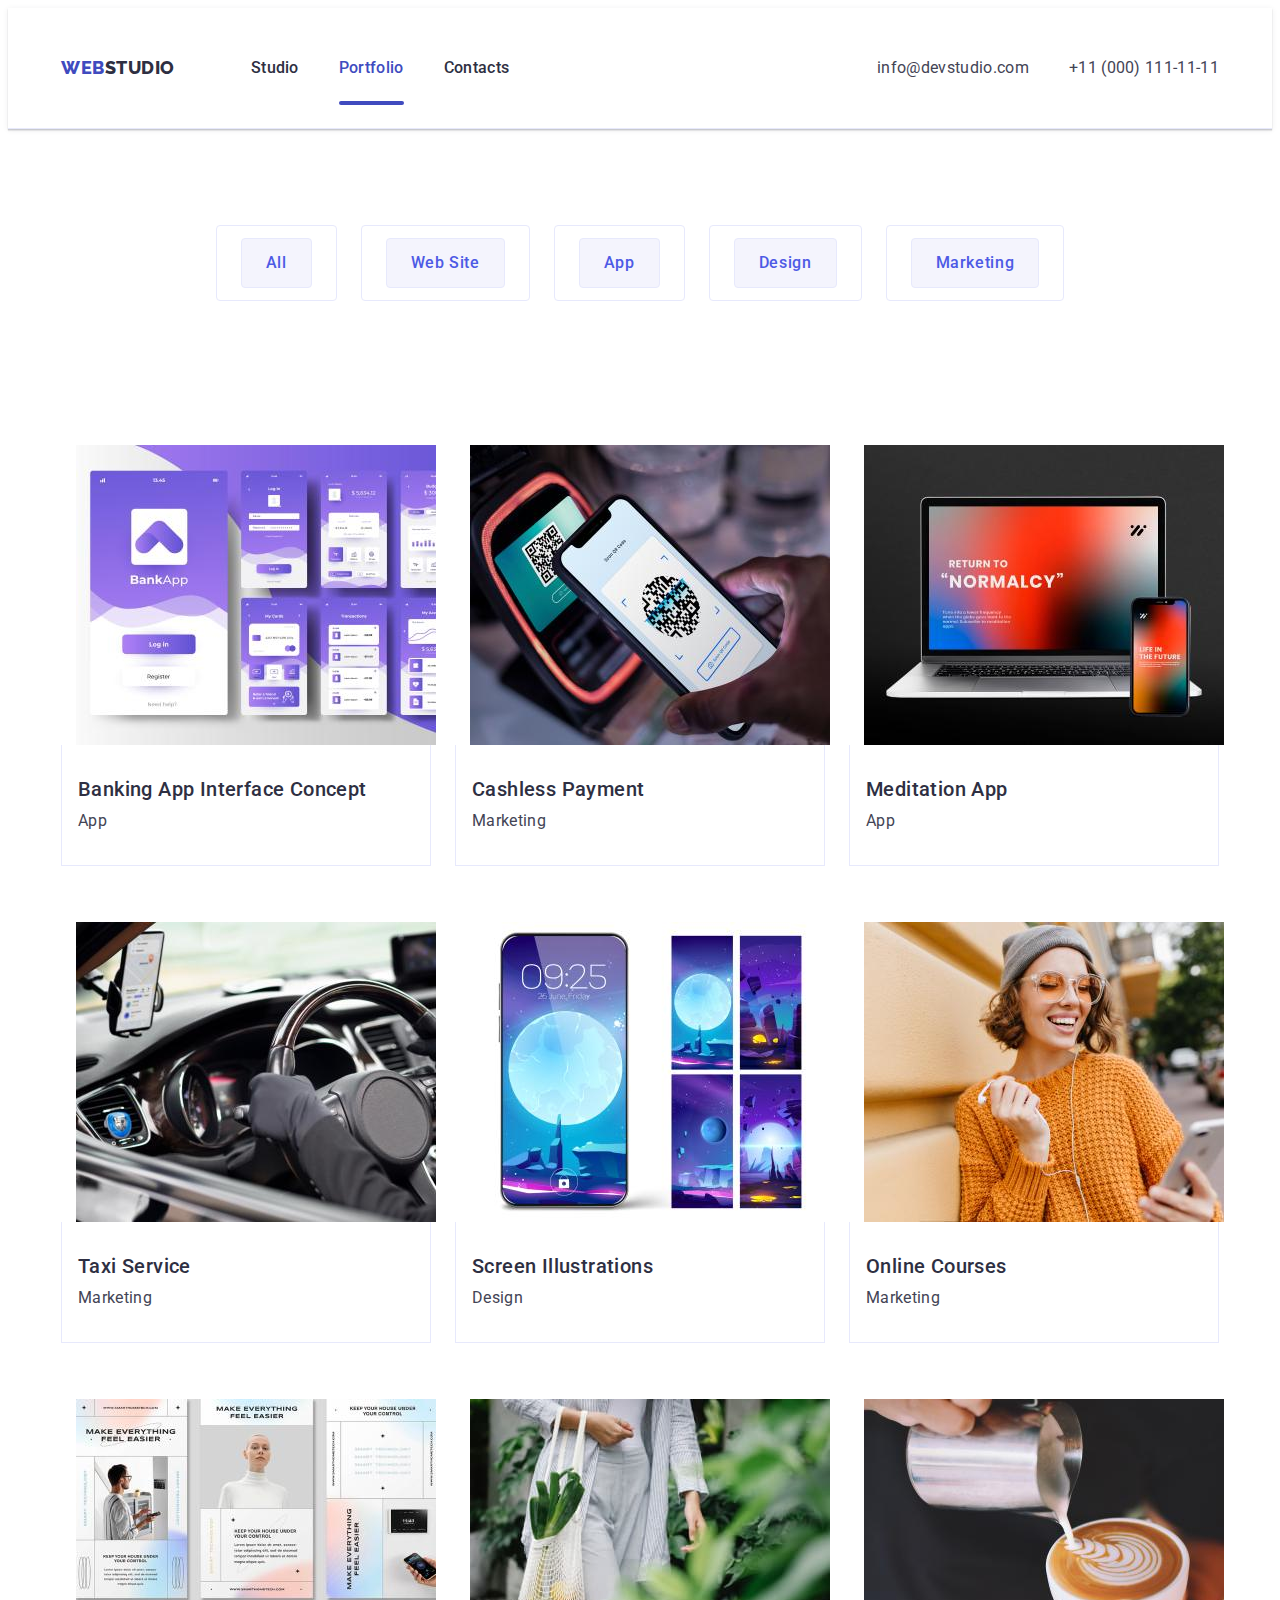
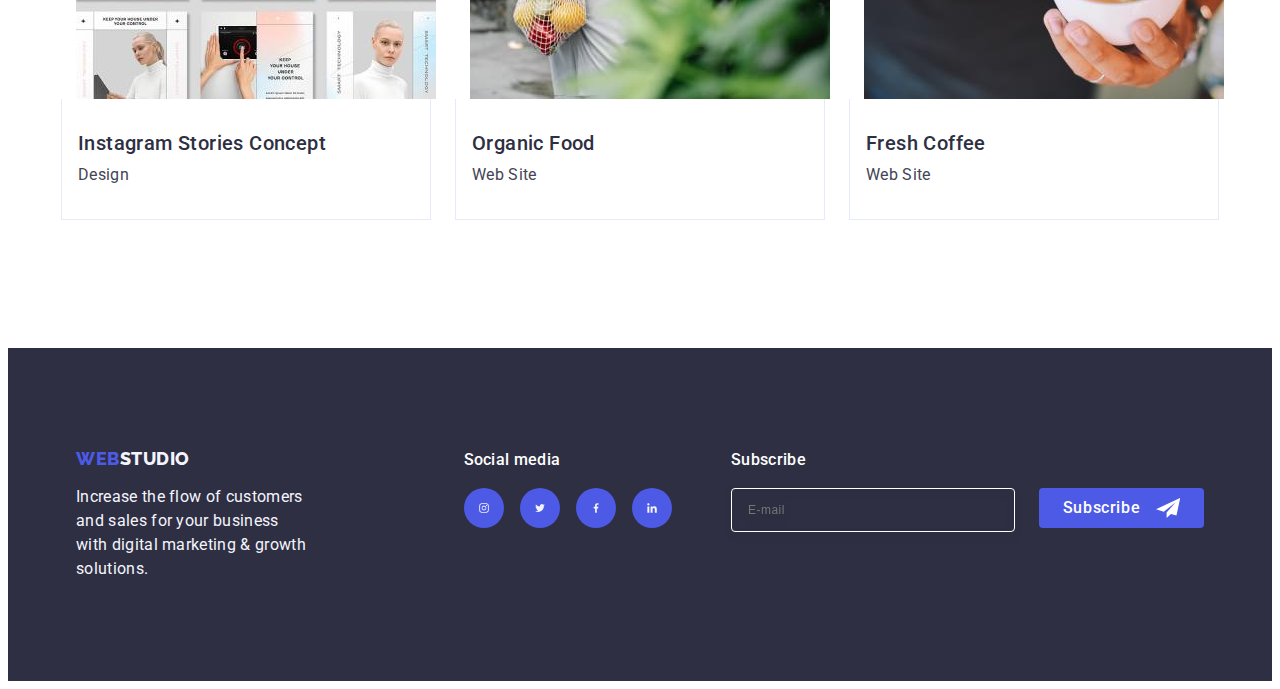
==== commit cc60b58d: "HOMEWORK 5" ====
--- a/portfolio.html
+++ b/portfolio.html
@@ -195,6 +195,19 @@
                 </li>
             </ul>
         </div>
+        <div class="container sub-container">
+            <p class="subs-text">Subscribe</p>
+            <form action="#" class="subs-box">
+                <label class="sub-label">
+                    <input name="user-subscribe" type="email" placeholder="E-mail" class="subs-input">
+                </label>
+                <button class="subs-btn" type="submit">Subscribe
+                    <svg class="subs-icons" width="24" height="24">
+                        <use href="./images/icon.telegram.svg#icon-icon-send"></use>
+                    </svg>
+                </button>
+            </form>
+        </div>
     </div>
     </footer>
 </body>
--- a/css/style.css
+++ b/css/style.css
@@ -34,11 +34,11 @@
     }
     .container {
         width: 100%;
-        max-width: 1150px;
+        max-width: 1158px;
         padding-left: 15px;
         padding-right: 15px;
         margin: 0 auto;
-        outline: 2px solid red;
+        /* outline: 2px solid red; */
     }
     /* --------------HEADER-------------- */
     
@@ -170,6 +170,7 @@
         background-color: #2E2F42;
         background-image: linear-gradient(rgba(46, 47, 66, 0.7), rgba(46, 47, 66, 0.7)), url(../images/peopleoffice.jpg); 
         padding: 188px 0;
+        max-width: 1440px;
         background-repeat: no-repeat;
         background-position: center;
         background-size: cover;
@@ -408,7 +409,7 @@
     display: flex;
     gap: 24px;
     transition :border-color 250ms cubic-bezier(0.4, 0, 0.2, 1), color 250ms cubic-bezier(0.4, 0, 0.2, 1);
-    
+    padding-left: 0;
 }
 .customers-item {
     width: calc((100% - 120px) / 6);
@@ -521,80 +522,253 @@
     .sending-web:focus {
         background-color: #31d0aa;
     }
+    .subs-text {
+        margin-bottom: 16px;
+        font-style: normal;
+    font-weight: 500;
+    font-size: 16px;
+    line-height: 1.5;
+    letter-spacing: 0.02em;
+    color: #FFFFFF;
+    }
+    .subs-box {
+        display: flex;
+        gap: 24px;
+    }
+    .subs-input {
+        width: 264px;
+        height: 40px;
+        border: 1px solid #ffffff;
+        background-color: transparent;
+        font-size: 12px;
+        line-height: 1.5;
+        letter-spacing: 0.04em;
+        padding-left: 16px;
+        filter: drop-shadow(0px 4px 4px rgba(0, 0, 0, 0.15));
+        border-radius: 4px;
+        color: #ffffff; 
+    }
+    .subs-btn {
+        min-width: 165px;
+        height: 40px;
+        display: flex;
+        justify-content: center;
+        align-items: center;
+    }
+    .subs-btn {
+        font-family: "Roboto", sans-serif;
+        font-style: normal;
+        font-weight: 500;
+        font-size: 16px;
+        line-height: 1.5;
+        display: flex;
+        align-items: center;
+        text-align: center;
+        letter-spacing: 0.04em;
+        color: #FFFFFF;
+        cursor: pointer;
+        background-color: #4D5AE5;
+        border: none;
+        border-radius: 4px; 
+    }
+    .subs-icons {
+        margin-left: 16px;
+    }
     /* --------------WINDOW-------------- */
 
-.backdrop {
-    position: fixed;
-    top: 0;
-    left: 0;
-    width: 100%;
-    height: 100%;
-    background-color: rgba(46, 47, 66, 0.4);
-    transition: opacity 250ms cubic-bezier(0.4, 0, 0.2, 1),
-    visibility 250ms cubic-bezier(0.4, 0, 0.2, 1);
-}
-.modal {
-    position: absolute;
-    top: 50%;
-    left: 50%;
-    transform: translate(-50%, -50%) scale(1);
-    width: 408px;
-    min-height: 584px;
-    background: #fcfcfc;
-    box-shadow: 0px 1px 1px rgba(0, 0, 0, 0.14), 0px 1px 3px rgba(0, 0, 0, 0.12), 0px 2px 1px rgba(0, 0, 0, 0.2);
-    transition: transform 250ms cubic-bezier(0.4, 0, 0.2, 1);  
-    
-    border-radius: 4px;
-}
-.data-button {
-    position: absolute;
-    top: 24px;
-    right: 24px;
-    width: 24px;
-    height: 24px;
-    border-radius: 50%;
-    display: flex;
-    align-items: center;
-    justify-content: center;
-    background-color: #e7e9fc;
-    border: 1px solid rgba(0, 0, 0, 0.1);
-    padding: 0;
-    cursor: pointer;
-    transition: background-color 250ms cubic-bezier(0.4, 0, 0.2, 1), border 250ms cubic-bezier(0.4, 0, 0.2, 1);
-}
-.modal :hover, .modal :focus {
-    background-color: #404bbf;
-    border: none; 
-}
-
-.is-hidden {
-    opacity: 0;
-    visibility: hidden; 
-    pointer-events: none;
-}
-.vector-btn {
-    transition: fill 250ms cubic-bezier(0.4, 0, 0.2, 1);
-}
-.modal :hover , .modal :focus {
-    fill: #FFFFFF;
-}
-    
-    /* --------------PORTFOLIO-------------- */
-    
-    /* --------------header-PORTFOLIO-------------- */
-    .hero-main-btn {
+    .backdrop {
+        position: fixed;
+        top: 0;
+        left: 0;
+        width: 100%;
+        height: 100%;
+        background-color: rgba(46, 47, 66, 0.4);
+        transition: opacity 250ms cubic-bezier(0.4, 0, 0.2, 1),
+        visibility 250ms cubic-bezier(0.4, 0, 0.2, 1);
+    }
+    .modal {
+        position: absolute;
+        top: 50%;
+        left: 50%;
+        transform: translate(-50%, -50%) scale(1);
+        width: 408px;
+        min-height: 584px;
+        background: #fcfcfc;
+        box-shadow: 0px 1px 1px rgba(0, 0, 0, 0.14), 0px 1px 3px rgba(0, 0, 0, 0.12), 0px 2px 1px rgba(0, 0, 0, 0.2);
+        transition: transform 250ms cubic-bezier(0.4, 0, 0.2, 1);  
+        border-radius: 4px;
+        padding: 72px 24px 24px 24px;
+    }
+    .data-button {
+        position: absolute;
+        top: 24px;
+        right: 24px;
+        width: 24px;
+        height: 24px;
+        border-radius: 50%;
+        display: flex;
+        align-items: center;
+        justify-content: center;
+        background-color: #e7e9fc;
+        border: 1px solid rgba(0, 0, 0, 0.1);
+        padding: 0;
+        cursor: pointer;
+        transition: background-color 250ms cubic-bezier(0.4, 0, 0.2, 1), border 250ms cubic-bezier(0.4, 0, 0.2, 1);
+    }
+    .data-button:hover, .data-button:focus {
+        background-color: #404bbf;
+        border: none; 
+    }
+    
+    .is-hidden {
+        opacity: 0;
+        visibility: hidden; 
+        pointer-events: none;
+    }
+    .vector-btn {
+        transition: fill 250ms cubic-bezier(0.4, 0, 0.2, 1);
+    }
+    .modal :hover , .modal :focus {
+        fill: #FFFFFF;
+    }
+    .modal-text {
+        font-weight: 500;
+        font-size: 16px;
+        line-height: 1.5;
+        text-align: center;
+        letter-spacing: 0.02em;
+        color: #2E2F42;
+        margin-bottom: 16px; 
+    }
+    .modal-soc-icons {
+        position: absolute;
+    }
+    .label-modal {
+        font-size: 12px;
+        line-height: 1.17;
+        letter-spacing: 0.04em; 
+        color: #8e8f99;
+        display: block;
+        margin-bottom: 4px; 
+    }
+    .input-container {
+        position: relative;
+    }
+    .input-name {
+        width: 100%;
+        height: 40px;
+        border: 1px solid rgba(46, 47, 66, 0.4);
+        border-radius: 4px; 
+        background-color: transparent;
+        padding-left: 38px;
+        outline: transparent;
+        transition: border-color 250ms cubic-bezier(0.4, 0, 0.2, 1);  
+    }
+    .input-name:focus {
+        border-color: #4D5AE5;
+    }
+    .svg-modal {
+        position: absolute;
+        left: 16px;
+        top: 50%;
+        transform: translateY(-50%);
+        transition: fill 250ms cubic-bezier(0.4, 0, 0.2, 1);
+        fill: #4D5AE5;
+    }
+    .text-modal {
+        width: 100%; 
+        height: 120px;
+        font-size: 12px;
+        line-height: 1.17;
+        letter-spacing: 0.04em;
+        color: rgba(46, 47, 66, 0.4);
+        border: 1px solid rgba(46, 47, 66, 0.4);
+        border-radius: 4px;
+        background-color: transparent;
+        padding: 8px 16px; 
+        outline: transparent;
+        resize: none;
+        transition: border-color 250ms cubic-bezier(0.4, 0, 0.2, 1);
+    }
+    .text-modal:focus {
+        border-color: #4D5AE5;
+    }
+    .modal-privacy {
+        font-size: 12px;
+        line-height: 1.17;
+        letter-spacing: 0.04em;
+        color: #8e8f99;
+    }
+    .icon-modal {
+        width: 16px;
+        height: 16px;
+        border: 1px solid rgba(46, 47, 66, 0.4);
+        border-radius: 2px;
+        transition: background-color 250ms cubic-bezier(0.4, 0, 0.2, 1), border 250ms cubic-bezier(0.4, 0, 0.2, 1), fill 250ms cubic-bezier(0.4, 0, 0.2, 1);
+        display: inline-flex;
+        align-items: center;
+        justify-content: center;
+        fill: transparent;  
+    }
+    .input-checkbox:checked + .modal-privacy > .icon-modal  {
+        background-color: #404BBF;
+        border: none;
+        fill: #F4F4FD;
+    }
+    .modal-link {
+        color : #4d5ae5;    
+    }
+    .btn-send {
+    display: block;
+    min-width: 169px;
+    height: 56px;
+    padding: 16px 32px;
+    margin: 0 auto;
     font-family: "Roboto", sans-serif;
     font-weight: 500;
     font-size: 16px;
     line-height: 1.50;
-    text-align: center;
     letter-spacing: 0.04em;
-    color: var(--color-two);
-    background-color: var(--second-text-color);
-    border: 1px solid #e7e9fc;
-    padding: 12px 24px;
+    color: #FFFFFF;
+    cursor: pointer;
+    background-color: #4D5AE5;
+    border: none;
     border-radius: 4px;
-    }
+    transition: background-color 250ms cubic-bezier(0.4, 0, 0.2, 1);
+    }
+    .icons-container {
+        position: relative;
+    }
+    .modal-item {
+        margin-bottom: 8px;
+    }
+    .item-modal-text {
+        margin-bottom: 24px;
+    }
+    .modal-comment {
+        margin-bottom: 16px;
+    }
+    .icons-modal-input {
+        position: relative;
+    }
+    
+    /* --------------PORTFOLIO-------------- */
+    
+    /* --------------header-PORTFOLIO-------------- */
+    .hero-main-btn {
+        font-family: "Roboto", sans-serif;
+        font-weight: 500;
+        font-size: 16px;
+        line-height: 1.50;
+        text-align: center;
+        letter-spacing: 0.04em;
+        color: var(--color-two);
+        background-color: var(--second-text-color);
+        border: 1px solid #e7e9fc;
+        padding: 12px 24px;
+        border-radius: 4px;
+        transition :color 250ms cubic-bezier(0.4, 0, 0.2, 1), background-color 250ms cubic-bezier(0.4, 0, 0.2, 1), border-color 250ms cubic-bezier(0.4, 0, 0.2, 1), box-shadow 250ms cubic-bezier(0.4, 0, 0.2, 1);
+        }
     .hero-main-btn {
         cursor: pointer;
     }
@@ -666,6 +840,7 @@
     }
     .hero-main-btn:hover,.hero-main-btn:focus {
         border: 1px solid transparent;
+        box-shadow:0px 3px 1px rgba(0, 0, 0, 0.1), 0px 2px 1px rgba(0, 0, 0, 0.08), 0px 2px 2px rgba(0, 0, 0, 0.12);
     }
     .advantages {
         padding-top: 96px; 
@@ -673,11 +848,44 @@
      
     }
     .portfolio-img {
+        display: block;
+    }
+    .stylish-text {
+        position: absolute;
+        top: 0;
+        line-height: 1.5;
+        letter-spacing: 0.02em;
+        color: #f4f4fd;
+        padding: 40px 32px;
+        background-color: #4d5ae5;
+        height: 100%;
+        width: 100%;
+        transform: translateY(100%);
+        transition: transform 250ms cubic-bezier(0.4, 0, 0.2, 1);
+    }
+
+    .link:hover .stylish-text, 
+    .link:focus .stylish-text {
+    transform: translateY(0%); 
+}
+.text-container {
+    position: relative;
+    overflow: hidden;
+}
+    .portfolio-img {
         display: flex;
         flex-wrap: wrap;
         column-gap: 24px;
         row-gap: 48px;
-    
+    }
+    .portfolio-img :hover, .portfolio-img :focus {
+        box-shadow : 0px 1px 6px rgba(46, 47, 66, 0.08), 0px 1px 1px rgba(46, 47, 66, 0.16), 0px 2px 1px rgba(46, 47, 66, 0.08);
+        transition: box-shadow 250ms cubic-bezier(0.4, 0, 0.2, 1);
+    }
+    .advantages {
+        padding-top: 96px; 
+        padding-bottom: 120px;
+     
     }
     .main-btn {
         display: flex;
@@ -685,6 +893,10 @@
         margin-bottom: 72px;
         gap: 24px;
         border-radius: 4px;
+        transition :  color 250ms cubic-bezier(0.4, 0, 0.2, 1), 
+        background-color 250ms cubic-bezier(0.4, 0, 0.2, 1), 
+        border-color 250ms cubic-bezier(0.4, 0, 0.2, 1), 
+        box-shadow 250ms cubic-bezier(0.4, 0, 0.2, 1);
     
     }
     
@@ -694,7 +906,6 @@
         margin-bottom: 8px;
         border-top: none;
     }
-    
     .portfolio-img-item {
         width: calc((100% - 48px) / 3);
     }